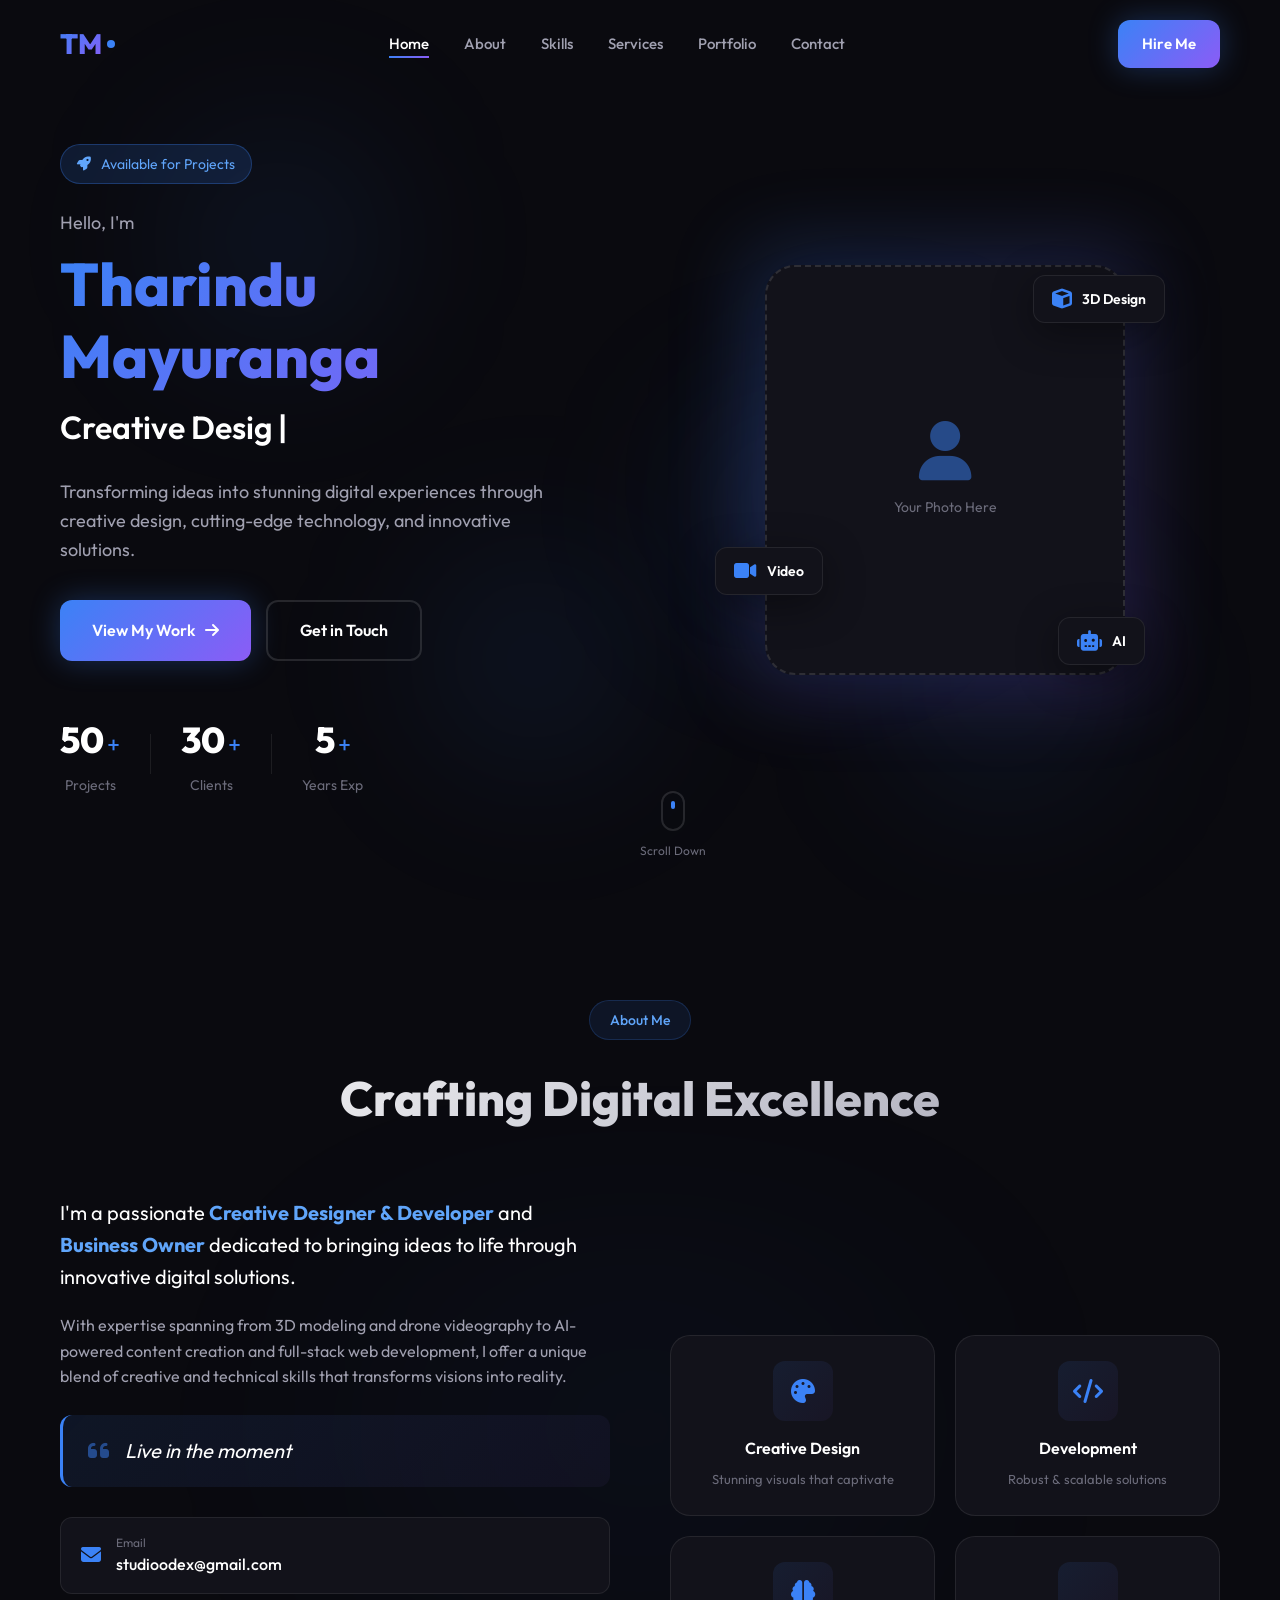
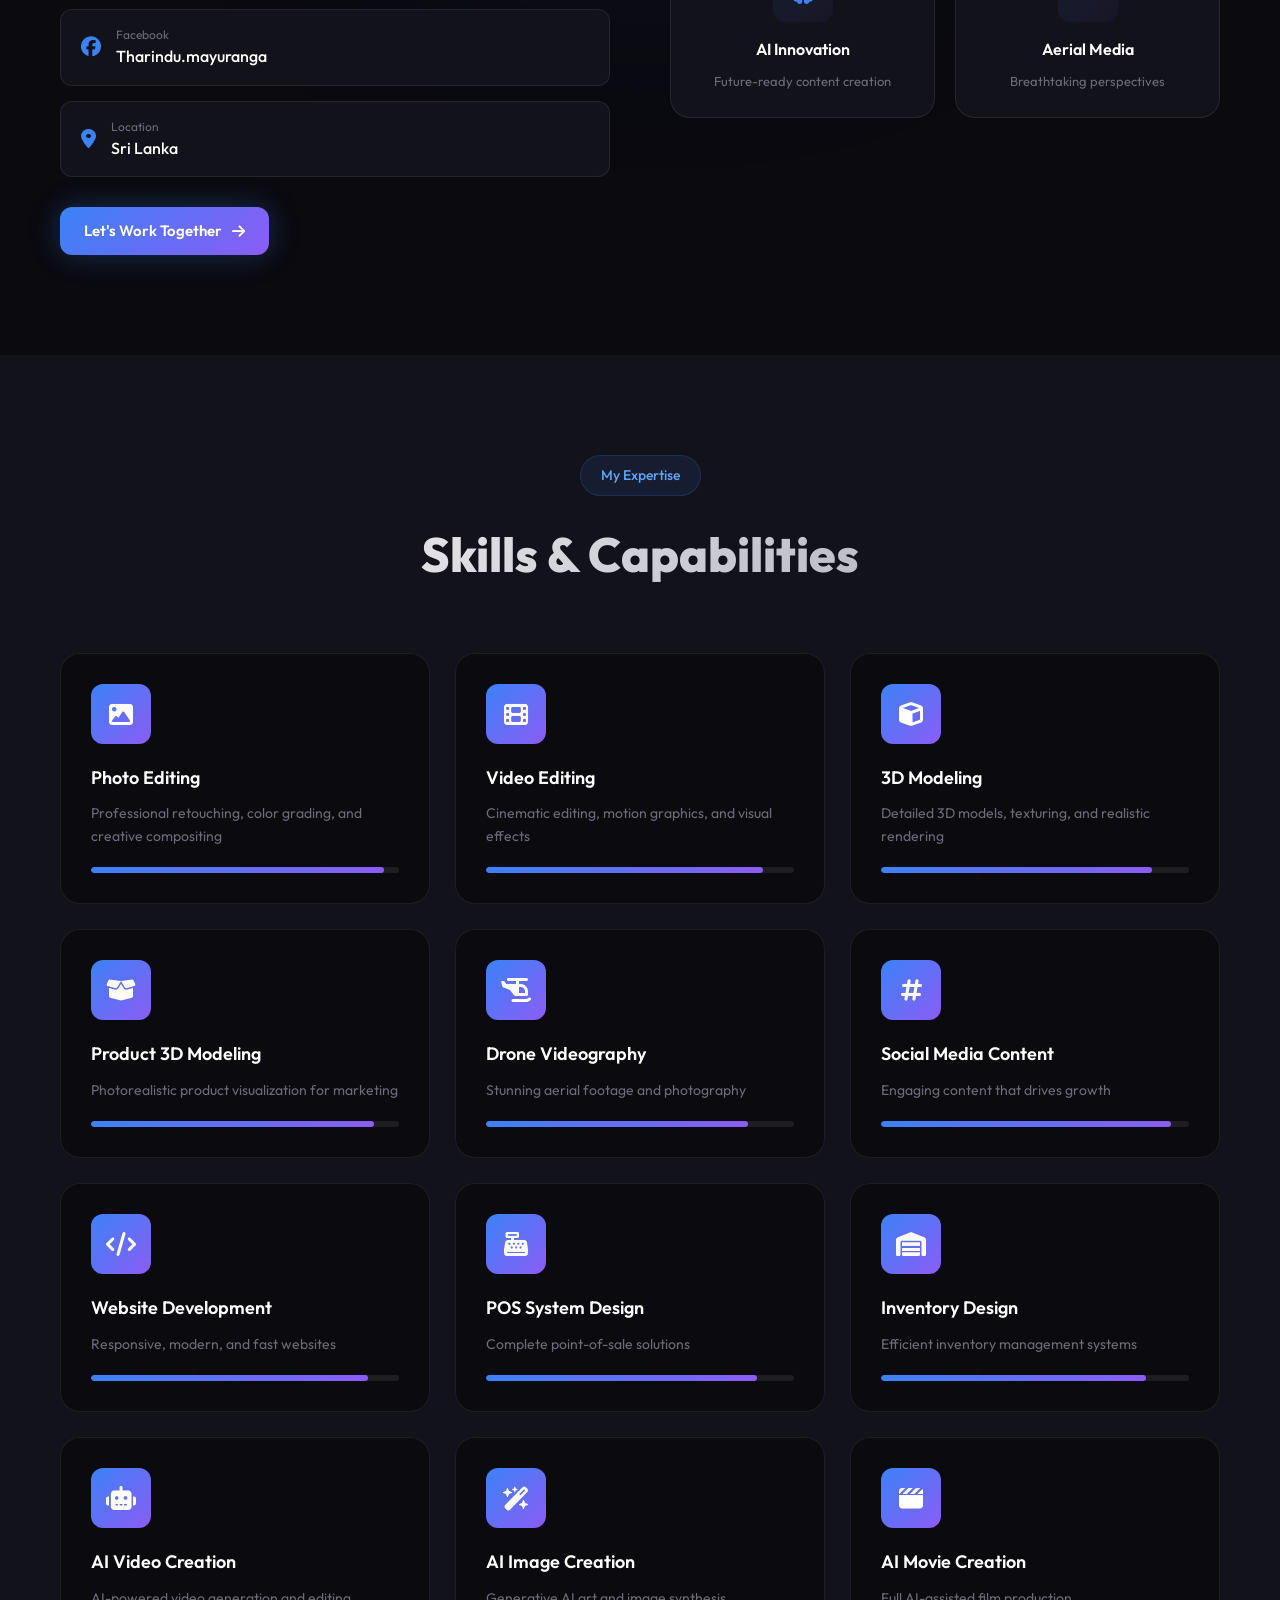
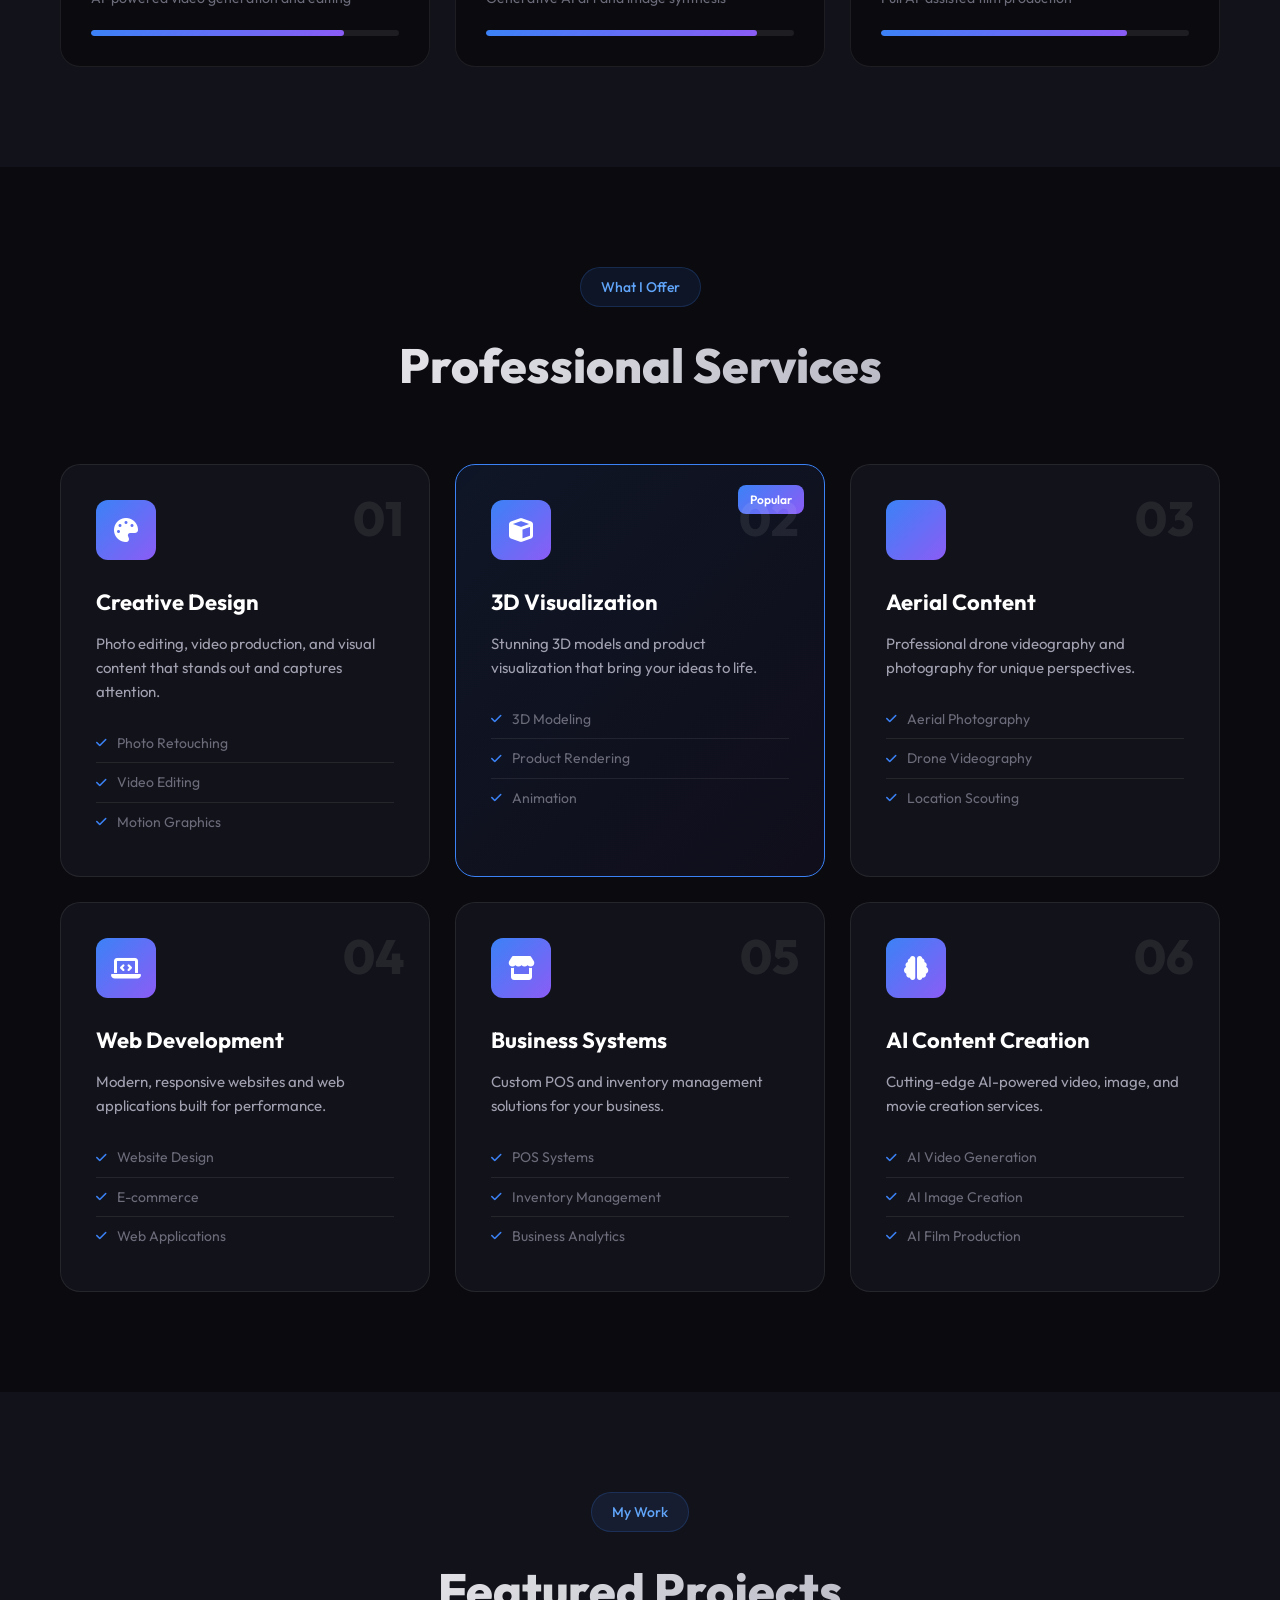
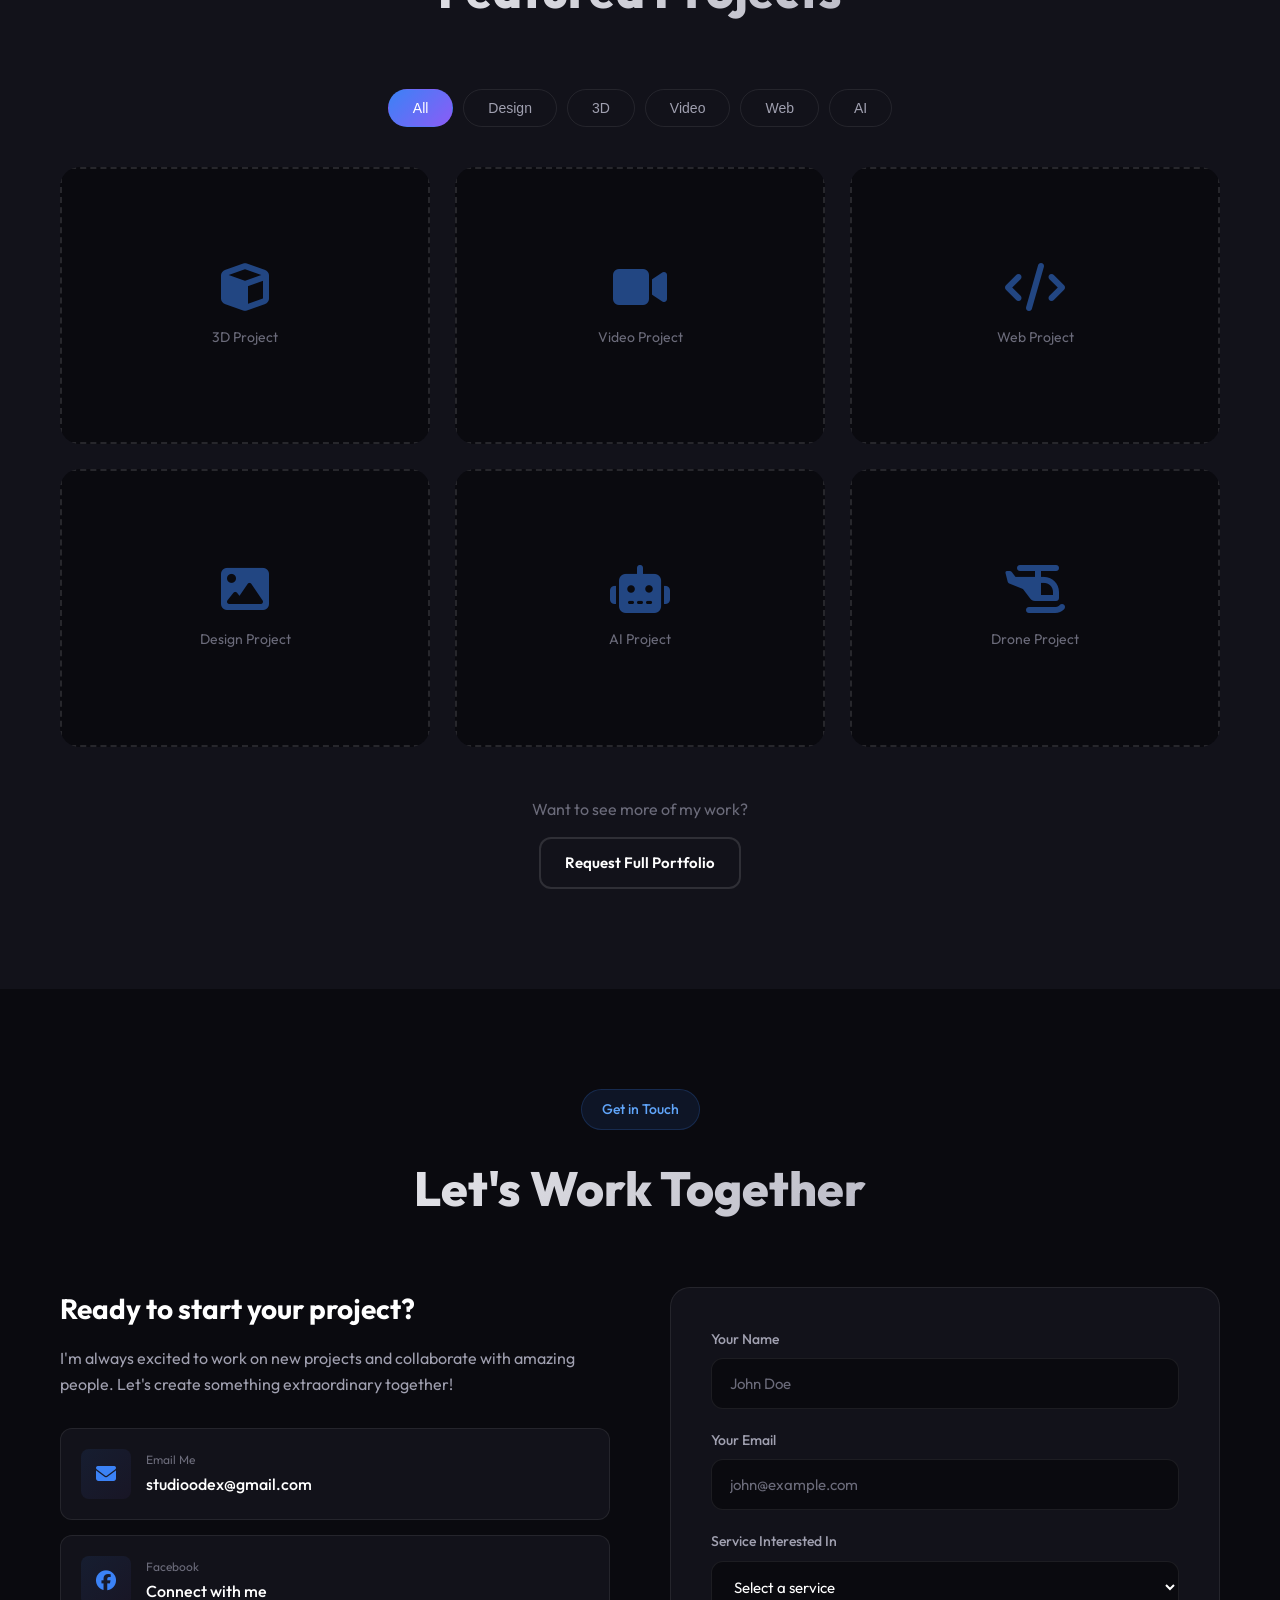
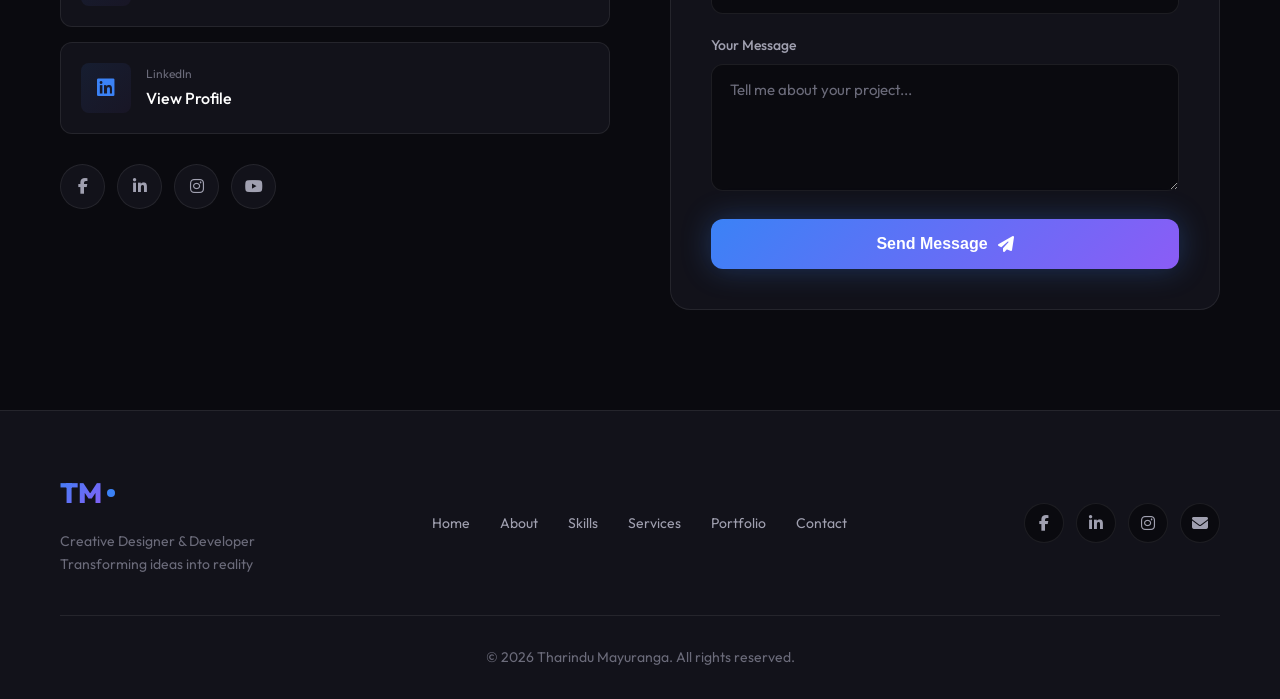
==== index.html @ 36a4ba3d "Add files via upload" ====
<!DOCTYPE html>
<html lang="en">
<head>
    <meta charset="UTF-8">
    <meta name="viewport" content="width=device-width, initial-scale=1.0">
    <meta name="description" content="Tharindu Mayuranga - Creative Designer & Developer | 3D Modeling, Drone Videography, AI Content Creator">
    <meta name="keywords" content="Creative Designer, Developer, 3D Modeling, Drone Videography, AI Content, Web Development">
    <meta name="author" content="Tharindu Mayuranga">
    <title>Tharindu Mayuranga | Creative Designer & Developer</title>
    <link rel="preconnect" href="https://fonts.googleapis.com">
    <link rel="preconnect" href="https://fonts.gstatic.com" crossorigin>
    <link href="https://fonts.googleapis.com/css2?family=Outfit:wght@300;400;500;600;700;800&display=swap" rel="stylesheet">
    <link rel="stylesheet" href="https://cdnjs.cloudflare.com/ajax/libs/font-awesome/6.5.1/css/all.min.css">
    <link rel="stylesheet" href="styles.css">
</head>
<body>
    <!-- Animated Background -->
    <div class="bg-animation">
        <div class="particle"></div>
        <div class="particle"></div>
        <div class="particle"></div>
        <div class="particle"></div>
        <div class="particle"></div>
    </div>

    <!-- Navigation -->
    <nav class="navbar">
        <div class="nav-container">
            <a href="#" class="logo">
                <span class="logo-text">TM</span>
                <span class="logo-dot"></span>
            </a>
            <ul class="nav-links">
                <li><a href="#home" class="active">Home</a></li>
                <li><a href="#about">About</a></li>
                <li><a href="#skills">Skills</a></li>
                <li><a href="#services">Services</a></li>
                <li><a href="#portfolio">Portfolio</a></li>
                <li><a href="#contact">Contact</a></li>
            </ul>
            <div class="nav-actions">
                <a href="#contact" class="btn btn-primary">Hire Me</a>
                <button class="mobile-toggle" aria-label="Toggle menu">
                    <span></span>
                    <span></span>
                    <span></span>
                </button>
            </div>
        </div>
    </nav>

    <!-- Hero Section -->
    <section id="home" class="hero">
        <div class="hero-container">
            <div class="hero-content">
                <div class="hero-badge">
                    <i class="fas fa-rocket"></i>
                    <span>Available for Projects</span>
                </div>
                <h1 class="hero-title">
                    <span class="greeting">Hello, I'm</span>
                    <span class="name">Tharindu Mayuranga</span>
                    <span class="role-wrapper">
                        <span class="role" id="typed-role"></span>
                        <span class="cursor">|</span>
                    </span>
                </h1>
                <p class="hero-description">
                    Transforming ideas into stunning digital experiences through creative design, 
                    cutting-edge technology, and innovative solutions.
                </p>
                <div class="hero-cta">
                    <a href="#portfolio" class="btn btn-primary btn-lg">
                        <span>View My Work</span>
                        <i class="fas fa-arrow-right"></i>
                    </a>
                    <a href="#contact" class="btn btn-outline btn-lg">
                        <span>Get in Touch</span>
                    </a>
                </div>
                <div class="hero-stats">
                    <div class="stat-item">
                        <span class="stat-number" data-count="50">0</span>
                        <span class="stat-plus">+</span>
                        <span class="stat-label">Projects</span>
                    </div>
                    <div class="stat-divider"></div>
                    <div class="stat-item">
                        <span class="stat-number" data-count="30">0</span>
                        <span class="stat-plus">+</span>
                        <span class="stat-label">Clients</span>
                    </div>
                    <div class="stat-divider"></div>
                    <div class="stat-item">
                        <span class="stat-number" data-count="5">0</span>
                        <span class="stat-plus">+</span>
                        <span class="stat-label">Years Exp</span>
                    </div>
                </div>
            </div>
            <div class="hero-visual">
                <div class="hero-image-wrapper">
                    <div class="hero-image-bg"></div>
                    <div class="hero-image-placeholder">
                        <i class="fas fa-user"></i>
                        <span>Your Photo Here</span>
                    </div>
                    <div class="floating-card card-1">
                        <i class="fas fa-cube"></i>
                        <span>3D Design</span>
                    </div>
                    <div class="floating-card card-2">
                        <i class="fas fa-video"></i>
                        <span>Video</span>
                    </div>
                    <div class="floating-card card-3">
                        <i class="fas fa-robot"></i>
                        <span>AI</span>
                    </div>
                </div>
            </div>
        </div>
        <div class="scroll-indicator">
            <div class="mouse">
                <div class="wheel"></div>
            </div>
            <span>Scroll Down</span>
        </div>
    </section>

    <!-- About Section -->
    <section id="about" class="about">
        <div class="container">
            <div class="section-header">
                <span class="section-tag">About Me</span>
                <h2 class="section-title">Crafting Digital Excellence</h2>
            </div>
            <div class="about-grid">
                <div class="about-content">
                    <div class="about-text">
                        <p class="lead">
                            I'm a passionate <strong>Creative Designer & Developer</strong> and <strong>Business Owner</strong> 
                            dedicated to bringing ideas to life through innovative digital solutions.
                        </p>
                        <p>
                            With expertise spanning from 3D modeling and drone videography to AI-powered content creation 
                            and full-stack web development, I offer a unique blend of creative and technical skills 
                            that transforms visions into reality.
                        </p>
                        <blockquote class="philosophy">
                            <i class="fas fa-quote-left"></i>
                            <span>Live in the moment</span>
                        </blockquote>
                    </div>
                    <div class="about-info">
                        <div class="info-item">
                            <i class="fas fa-envelope"></i>
                            <div>
                                <span class="label">Email</span>
                                <a href="mailto:studioodex@gmail.com">studioodex@gmail.com</a>
                            </div>
                        </div>
                        <div class="info-item">
                            <i class="fab fa-facebook"></i>
                            <div>
                                <span class="label">Facebook</span>
                                <a href="https://www.facebook.com/Tharindu.mayuranga" target="_blank">Tharindu.mayuranga</a>
                            </div>
                        </div>
                        <div class="info-item">
                            <i class="fas fa-map-marker-alt"></i>
                            <div>
                                <span class="label">Location</span>
                                <span>Sri Lanka</span>
                            </div>
                        </div>
                    </div>
                    <a href="#contact" class="btn btn-primary">
                        <span>Let's Work Together</span>
                        <i class="fas fa-arrow-right"></i>
                    </a>
                </div>
                <div class="about-visual">
                    <div class="experience-cards">
                        <div class="exp-card">
                            <div class="exp-icon"><i class="fas fa-palette"></i></div>
                            <h4>Creative Design</h4>
                            <p>Stunning visuals that captivate</p>
                        </div>
                        <div class="exp-card">
                            <div class="exp-icon"><i class="fas fa-code"></i></div>
                            <h4>Development</h4>
                            <p>Robust & scalable solutions</p>
                        </div>
                        <div class="exp-card">
                            <div class="exp-icon"><i class="fas fa-brain"></i></div>
                            <h4>AI Innovation</h4>
                            <p>Future-ready content creation</p>
                        </div>
                        <div class="exp-card">
                            <div class="exp-icon"><i class="fas fa-drone"></i></div>
                            <h4>Aerial Media</h4>
                            <p>Breathtaking perspectives</p>
                        </div>
                    </div>
                </div>
            </div>
        </div>
    </section>

    <!-- Skills Section -->
    <section id="skills" class="skills">
        <div class="container">
            <div class="section-header">
                <span class="section-tag">My Expertise</span>
                <h2 class="section-title">Skills & Capabilities</h2>
            </div>
            <div class="skills-grid">
                <div class="skill-card" data-aos="fade-up">
                    <div class="skill-icon">
                        <i class="fas fa-image"></i>
                    </div>
                    <h3>Photo Editing</h3>
                    <p>Professional retouching, color grading, and creative compositing</p>
                    <div class="skill-bar">
                        <div class="skill-progress" data-progress="95"></div>
                    </div>
                </div>
                <div class="skill-card" data-aos="fade-up" data-aos-delay="100">
                    <div class="skill-icon">
                        <i class="fas fa-film"></i>
                    </div>
                    <h3>Video Editing</h3>
                    <p>Cinematic editing, motion graphics, and visual effects</p>
                    <div class="skill-bar">
                        <div class="skill-progress" data-progress="90"></div>
                    </div>
                </div>
                <div class="skill-card" data-aos="fade-up" data-aos-delay="200">
                    <div class="skill-icon">
                        <i class="fas fa-cube"></i>
                    </div>
                    <h3>3D Modeling</h3>
                    <p>Detailed 3D models, texturing, and realistic rendering</p>
                    <div class="skill-bar">
                        <div class="skill-progress" data-progress="88"></div>
                    </div>
                </div>
                <div class="skill-card" data-aos="fade-up" data-aos-delay="300">
                    <div class="skill-icon">
                        <i class="fas fa-box-open"></i>
                    </div>
                    <h3>Product 3D Modeling</h3>
                    <p>Photorealistic product visualization for marketing</p>
                    <div class="skill-bar">
                        <div class="skill-progress" data-progress="92"></div>
                    </div>
                </div>
                <div class="skill-card" data-aos="fade-up" data-aos-delay="400">
                    <div class="skill-icon">
                        <i class="fas fa-helicopter"></i>
                    </div>
                    <h3>Drone Videography</h3>
                    <p>Stunning aerial footage and photography</p>
                    <div class="skill-bar">
                        <div class="skill-progress" data-progress="85"></div>
                    </div>
                </div>
                <div class="skill-card" data-aos="fade-up" data-aos-delay="500">
                    <div class="skill-icon">
                        <i class="fas fa-hashtag"></i>
                    </div>
                    <h3>Social Media Content</h3>
                    <p>Engaging content that drives growth</p>
                    <div class="skill-bar">
                        <div class="skill-progress" data-progress="94"></div>
                    </div>
                </div>
                <div class="skill-card" data-aos="fade-up" data-aos-delay="600">
                    <div class="skill-icon">
                        <i class="fas fa-code"></i>
                    </div>
                    <h3>Website Development</h3>
                    <p>Responsive, modern, and fast websites</p>
                    <div class="skill-bar">
                        <div class="skill-progress" data-progress="90"></div>
                    </div>
                </div>
                <div class="skill-card" data-aos="fade-up" data-aos-delay="700">
                    <div class="skill-icon">
                        <i class="fas fa-cash-register"></i>
                    </div>
                    <h3>POS System Design</h3>
                    <p>Complete point-of-sale solutions</p>
                    <div class="skill-bar">
                        <div class="skill-progress" data-progress="88"></div>
                    </div>
                </div>
                <div class="skill-card" data-aos="fade-up" data-aos-delay="800">
                    <div class="skill-icon">
                        <i class="fas fa-warehouse"></i>
                    </div>
                    <h3>Inventory Design</h3>
                    <p>Efficient inventory management systems</p>
                    <div class="skill-bar">
                        <div class="skill-progress" data-progress="86"></div>
                    </div>
                </div>
                <div class="skill-card" data-aos="fade-up" data-aos-delay="900">
                    <div class="skill-icon">
                        <i class="fas fa-robot"></i>
                    </div>
                    <h3>AI Video Creation</h3>
                    <p>AI-powered video generation and editing</p>
                    <div class="skill-bar">
                        <div class="skill-progress" data-progress="82"></div>
                    </div>
                </div>
                <div class="skill-card" data-aos="fade-up" data-aos-delay="1000">
                    <div class="skill-icon">
                        <i class="fas fa-wand-magic-sparkles"></i>
                    </div>
                    <h3>AI Image Creation</h3>
                    <p>Generative AI art and image synthesis</p>
                    <div class="skill-bar">
                        <div class="skill-progress" data-progress="88"></div>
                    </div>
                </div>
                <div class="skill-card" data-aos="fade-up" data-aos-delay="1100">
                    <div class="skill-icon">
                        <i class="fas fa-clapperboard"></i>
                    </div>
                    <h3>AI Movie Creation</h3>
                    <p>Full AI-assisted film production</p>
                    <div class="skill-bar">
                        <div class="skill-progress" data-progress="80"></div>
                    </div>
                </div>
            </div>
        </div>
    </section>

    <!-- Services Section -->
    <section id="services" class="services">
        <div class="container">
            <div class="section-header">
                <span class="section-tag">What I Offer</span>
                <h2 class="section-title">Professional Services</h2>
            </div>
            <div class="services-grid">
                <div class="service-card">
                    <div class="service-number">01</div>
                    <div class="service-icon">
                        <i class="fas fa-palette"></i>
                    </div>
                    <h3>Creative Design</h3>
                    <p>Photo editing, video production, and visual content that stands out and captures attention.</p>
                    <ul class="service-features">
                        <li><i class="fas fa-check"></i> Photo Retouching</li>
                        <li><i class="fas fa-check"></i> Video Editing</li>
                        <li><i class="fas fa-check"></i> Motion Graphics</li>
                    </ul>
                </div>
                <div class="service-card featured">
                    <div class="service-badge">Popular</div>
                    <div class="service-number">02</div>
                    <div class="service-icon">
                        <i class="fas fa-cube"></i>
                    </div>
                    <h3>3D Visualization</h3>
                    <p>Stunning 3D models and product visualization that bring your ideas to life.</p>
                    <ul class="service-features">
                        <li><i class="fas fa-check"></i> 3D Modeling</li>
                        <li><i class="fas fa-check"></i> Product Rendering</li>
                        <li><i class="fas fa-check"></i> Animation</li>
                    </ul>
                </div>
                <div class="service-card">
                    <div class="service-number">03</div>
                    <div class="service-icon">
                        <i class="fas fa-drone"></i>
                    </div>
                    <h3>Aerial Content</h3>
                    <p>Professional drone videography and photography for unique perspectives.</p>
                    <ul class="service-features">
                        <li><i class="fas fa-check"></i> Aerial Photography</li>
                        <li><i class="fas fa-check"></i> Drone Videography</li>
                        <li><i class="fas fa-check"></i> Location Scouting</li>
                    </ul>
                </div>
                <div class="service-card">
                    <div class="service-number">04</div>
                    <div class="service-icon">
                        <i class="fas fa-laptop-code"></i>
                    </div>
                    <h3>Web Development</h3>
                    <p>Modern, responsive websites and web applications built for performance.</p>
                    <ul class="service-features">
                        <li><i class="fas fa-check"></i> Website Design</li>
                        <li><i class="fas fa-check"></i> E-commerce</li>
                        <li><i class="fas fa-check"></i> Web Applications</li>
                    </ul>
                </div>
                <div class="service-card">
                    <div class="service-number">05</div>
                    <div class="service-icon">
                        <i class="fas fa-store"></i>
                    </div>
                    <h3>Business Systems</h3>
                    <p>Custom POS and inventory management solutions for your business.</p>
                    <ul class="service-features">
                        <li><i class="fas fa-check"></i> POS Systems</li>
                        <li><i class="fas fa-check"></i> Inventory Management</li>
                        <li><i class="fas fa-check"></i> Business Analytics</li>
                    </ul>
                </div>
                <div class="service-card">
                    <div class="service-number">06</div>
                    <div class="service-icon">
                        <i class="fas fa-brain"></i>
                    </div>
                    <h3>AI Content Creation</h3>
                    <p>Cutting-edge AI-powered video, image, and movie creation services.</p>
                    <ul class="service-features">
                        <li><i class="fas fa-check"></i> AI Video Generation</li>
                        <li><i class="fas fa-check"></i> AI Image Creation</li>
                        <li><i class="fas fa-check"></i> AI Film Production</li>
                    </ul>
                </div>
            </div>
        </div>
    </section>

    <!-- Portfolio Section -->
    <section id="portfolio" class="portfolio">
        <div class="container">
            <div class="section-header">
                <span class="section-tag">My Work</span>
                <h2 class="section-title">Featured Projects</h2>
            </div>
            <div class="portfolio-filters">
                <button class="filter-btn active" data-filter="all">All</button>
                <button class="filter-btn" data-filter="design">Design</button>
                <button class="filter-btn" data-filter="3d">3D</button>
                <button class="filter-btn" data-filter="video">Video</button>
                <button class="filter-btn" data-filter="web">Web</button>
                <button class="filter-btn" data-filter="ai">AI</button>
            </div>
            <div class="portfolio-grid">
                <div class="portfolio-item" data-category="3d">
                    <div class="portfolio-image">
                        <div class="placeholder-image">
                            <i class="fas fa-cube"></i>
                            <span>3D Project</span>
                        </div>
                        <div class="portfolio-overlay">
                            <h4>3D Product Visualization</h4>
                            <p>Product Modeling</p>
                            <a href="#" class="portfolio-link"><i class="fas fa-arrow-right"></i></a>
                        </div>
                    </div>
                </div>
                <div class="portfolio-item" data-category="video">
                    <div class="portfolio-image">
                        <div class="placeholder-image">
                            <i class="fas fa-video"></i>
                            <span>Video Project</span>
                        </div>
                        <div class="portfolio-overlay">
                            <h4>Cinematic Video Edit</h4>
                            <p>Video Production</p>
                            <a href="#" class="portfolio-link"><i class="fas fa-arrow-right"></i></a>
                        </div>
                    </div>
                </div>
                <div class="portfolio-item" data-category="web">
                    <div class="portfolio-image">
                        <div class="placeholder-image">
                            <i class="fas fa-code"></i>
                            <span>Web Project</span>
                        </div>
                        <div class="portfolio-overlay">
                            <h4>E-commerce Website</h4>
                            <p>Web Development</p>
                            <a href="#" class="portfolio-link"><i class="fas fa-arrow-right"></i></a>
                        </div>
                    </div>
                </div>
                <div class="portfolio-item" data-category="design">
                    <div class="portfolio-image">
                        <div class="placeholder-image">
                            <i class="fas fa-image"></i>
                            <span>Design Project</span>
                        </div>
                        <div class="portfolio-overlay">
                            <h4>Brand Design</h4>
                            <p>Graphic Design</p>
                            <a href="#" class="portfolio-link"><i class="fas fa-arrow-right"></i></a>
                        </div>
                    </div>
                </div>
                <div class="portfolio-item" data-category="ai">
                    <div class="portfolio-image">
                        <div class="placeholder-image">
                            <i class="fas fa-robot"></i>
                            <span>AI Project</span>
                        </div>
                        <div class="portfolio-overlay">
                            <h4>AI Generated Content</h4>
                            <p>AI Creation</p>
                            <a href="#" class="portfolio-link"><i class="fas fa-arrow-right"></i></a>
                        </div>
                    </div>
                </div>
                <div class="portfolio-item" data-category="video">
                    <div class="portfolio-image">
                        <div class="placeholder-image">
                            <i class="fas fa-helicopter"></i>
                            <span>Drone Project</span>
                        </div>
                        <div class="portfolio-overlay">
                            <h4>Aerial Cinematography</h4>
                            <p>Drone Videography</p>
                            <a href="#" class="portfolio-link"><i class="fas fa-arrow-right"></i></a>
                        </div>
                    </div>
                </div>
            </div>
            <div class="portfolio-cta">
                <p>Want to see more of my work?</p>
                <a href="#contact" class="btn btn-outline">Request Full Portfolio</a>
            </div>
        </div>
    </section>

    <!-- Contact Section -->
    <section id="contact" class="contact">
        <div class="container">
            <div class="section-header">
                <span class="section-tag">Get in Touch</span>
                <h2 class="section-title">Let's Work Together</h2>
            </div>
            <div class="contact-grid">
                <div class="contact-info">
                    <h3>Ready to start your project?</h3>
                    <p>I'm always excited to work on new projects and collaborate with amazing people. Let's create something extraordinary together!</p>
                    <div class="contact-cards">
                        <div class="contact-card">
                            <div class="contact-icon">
                                <i class="fas fa-envelope"></i>
                            </div>
                            <div class="contact-details">
                                <span class="label">Email Me</span>
                                <a href="mailto:studioodex@gmail.com">studioodex@gmail.com</a>
                            </div>
                        </div>
                        <div class="contact-card">
                            <div class="contact-icon">
                                <i class="fab fa-facebook"></i>
                            </div>
                            <div class="contact-details">
                                <span class="label">Facebook</span>
                                <a href="https://www.facebook.com/Tharindu.mayuranga" target="_blank">Connect with me</a>
                            </div>
                        </div>
                        <div class="contact-card">
                            <div class="contact-icon">
                                <i class="fab fa-linkedin"></i>
                            </div>
                            <div class="contact-details">
                                <span class="label">LinkedIn</span>
                                <a href="#" target="_blank">View Profile</a>
                            </div>
                        </div>
                    </div>
                    <div class="social-links">
                        <a href="https://www.facebook.com/Tharindu.mayuranga" target="_blank" class="social-link">
                            <i class="fab fa-facebook-f"></i>
                        </a>
                        <a href="#" class="social-link">
                            <i class="fab fa-linkedin-in"></i>
                        </a>
                        <a href="#" class="social-link">
                            <i class="fab fa-instagram"></i>
                        </a>
                        <a href="#" class="social-link">
                            <i class="fab fa-youtube"></i>
                        </a>
                    </div>
                </div>
                <div class="contact-form-wrapper">
                    <form class="contact-form" id="contactForm">
                        <div class="form-group">
                            <label for="name">Your Name</label>
                            <input type="text" id="name" name="name" placeholder="John Doe" required>
                        </div>
                        <div class="form-group">
                            <label for="email">Your Email</label>
                            <input type="email" id="email" name="email" placeholder="john@example.com" required>
                        </div>
                        <div class="form-group">
                            <label for="service">Service Interested In</label>
                            <select id="service" name="service">
                                <option value="">Select a service</option>
                                <option value="design">Creative Design</option>
                                <option value="3d">3D Modeling</option>
                                <option value="video">Video Editing</option>
                                <option value="drone">Drone Videography</option>
                                <option value="web">Web Development</option>
                                <option value="pos">POS/Inventory System</option>
                                <option value="ai">AI Content Creation</option>
                                <option value="other">Other</option>
                            </select>
                        </div>
                        <div class="form-group">
                            <label for="message">Your Message</label>
                            <textarea id="message" name="message" rows="5" placeholder="Tell me about your project..." required></textarea>
                        </div>
                        <button type="submit" class="btn btn-primary btn-lg btn-full">
                            <span>Send Message</span>
                            <i class="fas fa-paper-plane"></i>
                        </button>
                    </form>
                </div>
            </div>
        </div>
    </section>

    <!-- Footer -->
    <footer class="footer">
        <div class="container">
            <div class="footer-content">
                <div class="footer-brand">
                    <a href="#" class="logo">
                        <span class="logo-text">TM</span>
                        <span class="logo-dot"></span>
                    </a>
                    <p>Creative Designer & Developer<br>Transforming ideas into reality</p>
                </div>
                <div class="footer-links">
                    <a href="#home">Home</a>
                    <a href="#about">About</a>
                    <a href="#skills">Skills</a>
                    <a href="#services">Services</a>
                    <a href="#portfolio">Portfolio</a>
                    <a href="#contact">Contact</a>
                </div>
                <div class="footer-social">
                    <a href="https://www.facebook.com/Tharindu.mayuranga" target="_blank"><i class="fab fa-facebook-f"></i></a>
                    <a href="#"><i class="fab fa-linkedin-in"></i></a>
                    <a href="#"><i class="fab fa-instagram"></i></a>
                    <a href="mailto:studioodex@gmail.com"><i class="fas fa-envelope"></i></a>
                </div>
            </div>
            <div class="footer-bottom">
                <p>&copy; 2026 Tharindu Mayuranga. All rights reserved.</p>
            </div>
        </div>
    </footer>

    <script src="script.js"></script>
</body>
</html>
---- styles.css ----
/* =====================================================
   THARINDU MAYURANGA PORTFOLIO
   Dark Theme | Blue Accents | Modern Creative Design
   ===================================================== */

/* CSS Variables */
:root {
    /* Colors */
    --primary: #3b82f6;
    --primary-light: #60a5fa;
    --primary-dark: #2563eb;
    --primary-glow: rgba(59, 130, 246, 0.5);
    
    --bg-dark: #0a0a0f;
    --bg-card: #12121a;
    --bg-card-hover: #1a1a25;
    --bg-gradient: linear-gradient(135deg, #0a0a0f 0%, #12121a 50%, #0f0f18 100%);
    
    --text-primary: #ffffff;
    --text-secondary: #a0a0b0;
    --text-muted: #6b6b7a;
    
    --border-color: rgba(255, 255, 255, 0.08);
    --border-light: rgba(255, 255, 255, 0.12);
    
    /* Gradients */
    --gradient-primary: linear-gradient(135deg, #3b82f6 0%, #8b5cf6 100%);
    --gradient-card: linear-gradient(135deg, rgba(59, 130, 246, 0.1) 0%, rgba(139, 92, 246, 0.05) 100%);
    --gradient-glow: radial-gradient(circle at center, rgba(59, 130, 246, 0.15) 0%, transparent 70%);
    
    /* Spacing */
    --section-padding: 100px 0;
    --container-width: 1200px;
    
    /* Transitions */
    --transition-fast: 0.2s ease;
    --transition-normal: 0.3s ease;
    --transition-slow: 0.5s ease;
    
    /* Shadows */
    --shadow-sm: 0 2px 10px rgba(0, 0, 0, 0.2);
    --shadow-md: 0 4px 20px rgba(0, 0, 0, 0.3);
    --shadow-lg: 0 10px 40px rgba(0, 0, 0, 0.4);
    --shadow-glow: 0 0 30px rgba(59, 130, 246, 0.3);
    
    /* Border Radius */
    --radius-sm: 8px;
    --radius-md: 12px;
    --radius-lg: 20px;
    --radius-xl: 30px;
}

/* Reset & Base */
*, *::before, *::after {
    margin: 0;
    padding: 0;
    box-sizing: border-box;
}

html {
    scroll-behavior: smooth;
}

body {
    font-family: 'Outfit', sans-serif;
    background: var(--bg-dark);
    color: var(--text-primary);
    line-height: 1.6;
    overflow-x: hidden;
}

/* Scrollbar */
::-webkit-scrollbar {
    width: 8px;
}

::-webkit-scrollbar-track {
    background: var(--bg-dark);
}

::-webkit-scrollbar-thumb {
    background: var(--primary);
    border-radius: 4px;
}

/* Selection */
::selection {
    background: var(--primary);
    color: var(--text-primary);
}

/* Container */
.container {
    max-width: var(--container-width);
    margin: 0 auto;
    padding: 0 20px;
}

/* =====================================================
   ANIMATED BACKGROUND
   ===================================================== */
.bg-animation {
    position: fixed;
    top: 0;
    left: 0;
    width: 100%;
    height: 100%;
    pointer-events: none;
    z-index: -1;
    overflow: hidden;
}

.particle {
    position: absolute;
    width: 300px;
    height: 300px;
    border-radius: 50%;
    background: var(--gradient-glow);
    filter: blur(80px);
    animation: float 20s infinite;
}

.particle:nth-child(1) {
    top: 10%;
    left: 10%;
    animation-delay: 0s;
}

.particle:nth-child(2) {
    top: 60%;
    right: 10%;
    animation-delay: -5s;
}

.particle:nth-child(3) {
    bottom: 10%;
    left: 30%;
    animation-delay: -10s;
}

.particle:nth-child(4) {
    top: 40%;
    left: 50%;
    animation-delay: -15s;
}

.particle:nth-child(5) {
    bottom: 30%;
    right: 20%;
    animation-delay: -7s;
}

@keyframes float {
    0%, 100% {
        transform: translate(0, 0) scale(1);
    }
    25% {
        transform: translate(50px, -50px) scale(1.1);
    }
    50% {
        transform: translate(-30px, 30px) scale(0.9);
    }
    75% {
        transform: translate(-50px, -30px) scale(1.05);
    }
}

/* =====================================================
   NAVIGATION
   ===================================================== */
.navbar {
    position: fixed;
    top: 0;
    left: 0;
    right: 0;
    z-index: 1000;
    padding: 20px 0;
    transition: var(--transition-normal);
}

.navbar.scrolled {
    background: rgba(10, 10, 15, 0.9);
    backdrop-filter: blur(20px);
    border-bottom: 1px solid var(--border-color);
    padding: 15px 0;
}

.nav-container {
    max-width: var(--container-width);
    margin: 0 auto;
    padding: 0 20px;
    display: flex;
    align-items: center;
    justify-content: space-between;
}

.logo {
    display: flex;
    align-items: center;
    gap: 5px;
    text-decoration: none;
}

.logo-text {
    font-size: 28px;
    font-weight: 800;
    background: var(--gradient-primary);
    -webkit-background-clip: text;
    -webkit-text-fill-color: transparent;
    background-clip: text;
}

.logo-dot {
    width: 8px;
    height: 8px;
    background: var(--primary);
    border-radius: 50%;
    animation: pulse 2s infinite;
}

@keyframes pulse {
    0%, 100% {
        transform: scale(1);
        opacity: 1;
    }
    50% {
        transform: scale(1.2);
        opacity: 0.7;
    }
}

.nav-links {
    display: flex;
    align-items: center;
    gap: 35px;
    list-style: none;
}

.nav-links a {
    color: var(--text-secondary);
    text-decoration: none;
    font-size: 15px;
    font-weight: 500;
    position: relative;
    transition: var(--transition-fast);
}

.nav-links a::after {
    content: '';
    position: absolute;
    bottom: -5px;
    left: 0;
    width: 0;
    height: 2px;
    background: var(--gradient-primary);
    transition: var(--transition-normal);
}

.nav-links a:hover,
.nav-links a.active {
    color: var(--text-primary);
}

.nav-links a:hover::after,
.nav-links a.active::after {
    width: 100%;
}

.nav-actions {
    display: flex;
    align-items: center;
    gap: 15px;
}

.mobile-toggle {
    display: none;
    flex-direction: column;
    gap: 5px;
    background: none;
    border: none;
    cursor: pointer;
    padding: 5px;
}

.mobile-toggle span {
    width: 25px;
    height: 2px;
    background: var(--text-primary);
    transition: var(--transition-normal);
}

/* =====================================================
   BUTTONS
   ===================================================== */
.btn {
    display: inline-flex;
    align-items: center;
    gap: 10px;
    padding: 12px 24px;
    border-radius: var(--radius-md);
    font-size: 15px;
    font-weight: 600;
    text-decoration: none;
    cursor: pointer;
    transition: var(--transition-normal);
    border: none;
    outline: none;
}

.btn-primary {
    background: var(--gradient-primary);
    color: var(--text-primary);
    box-shadow: var(--shadow-glow);
}

.btn-primary:hover {
    transform: translateY(-2px);
    box-shadow: 0 0 40px rgba(59, 130, 246, 0.5);
}

.btn-outline {
    background: transparent;
    color: var(--text-primary);
    border: 2px solid var(--border-light);
}

.btn-outline:hover {
    border-color: var(--primary);
    background: rgba(59, 130, 246, 0.1);
}

.btn-lg {
    padding: 16px 32px;
    font-size: 16px;
}

.btn-full {
    width: 100%;
    justify-content: center;
}

/* =====================================================
   HERO SECTION
   ===================================================== */
.hero {
    min-height: 100vh;
    display: flex;
    align-items: center;
    padding: 120px 0 80px;
    position: relative;
}

.hero-container {
    max-width: var(--container-width);
    margin: 0 auto;
    padding: 0 20px;
    display: grid;
    grid-template-columns: 1fr 1fr;
    gap: 60px;
    align-items: center;
}

.hero-badge {
    display: inline-flex;
    align-items: center;
    gap: 10px;
    padding: 8px 16px;
    background: rgba(59, 130, 246, 0.15);
    border: 1px solid rgba(59, 130, 246, 0.3);
    border-radius: var(--radius-xl);
    font-size: 14px;
    color: var(--primary-light);
    margin-bottom: 25px;
    animation: fadeInUp 0.6s ease;
}

.hero-badge i {
    animation: rocket 1.5s infinite;
}

@keyframes rocket {
    0%, 100% {
        transform: translateY(0);
    }
    50% {
        transform: translateY(-3px);
    }
}

.hero-title {
    margin-bottom: 25px;
}

.hero-title .greeting {
    display: block;
    font-size: 18px;
    font-weight: 400;
    color: var(--text-secondary);
    margin-bottom: 10px;
    animation: fadeInUp 0.6s ease 0.1s both;
}

.hero-title .name {
    display: block;
    font-size: clamp(40px, 5vw, 60px);
    font-weight: 800;
    background: var(--gradient-primary);
    -webkit-background-clip: text;
    -webkit-text-fill-color: transparent;
    background-clip: text;
    line-height: 1.2;
    margin-bottom: 10px;
    animation: fadeInUp 0.6s ease 0.2s both;
}

.hero-title .role-wrapper {
    display: flex;
    align-items: center;
    gap: 5px;
    font-size: clamp(24px, 3vw, 32px);
    font-weight: 600;
    color: var(--text-primary);
    animation: fadeInUp 0.6s ease 0.3s both;
}

.cursor {
    animation: blink 1s infinite;
}

@keyframes blink {
    0%, 100% {
        opacity: 1;
    }
    50% {
        opacity: 0;
    }
}

@keyframes fadeInUp {
    from {
        opacity: 0;
        transform: translateY(20px);
    }
    to {
        opacity: 1;
        transform: translateY(0);
    }
}

.hero-description {
    font-size: 18px;
    color: var(--text-secondary);
    max-width: 500px;
    margin-bottom: 35px;
    animation: fadeInUp 0.6s ease 0.4s both;
}

.hero-cta {
    display: flex;
    gap: 15px;
    margin-bottom: 50px;
    animation: fadeInUp 0.6s ease 0.5s both;
}

.hero-stats {
    display: flex;
    align-items: center;
    gap: 30px;
    animation: fadeInUp 0.6s ease 0.6s both;
}

.stat-item {
    text-align: center;
}

.stat-number {
    font-size: 36px;
    font-weight: 800;
    color: var(--text-primary);
}

.stat-plus {
    font-size: 24px;
    color: var(--primary);
}

.stat-label {
    display: block;
    font-size: 14px;
    color: var(--text-muted);
    margin-top: 5px;
}

.stat-divider {
    width: 1px;
    height: 40px;
    background: var(--border-color);
}

/* Hero Visual */
.hero-visual {
    display: flex;
    justify-content: center;
    align-items: center;
    animation: fadeIn 1s ease 0.5s both;
}

@keyframes fadeIn {
    from {
        opacity: 0;
    }
    to {
        opacity: 1;
    }
}

.hero-image-wrapper {
    position: relative;
    width: 400px;
    height: 450px;
}

.hero-image-bg {
    position: absolute;
    inset: 0;
    background: var(--gradient-primary);
    border-radius: var(--radius-xl);
    opacity: 0.2;
    filter: blur(40px);
    animation: pulse 4s infinite;
}

.hero-image-placeholder {
    position: absolute;
    inset: 20px;
    background: var(--bg-card);
    border-radius: var(--radius-xl);
    border: 2px dashed var(--border-light);
    display: flex;
    flex-direction: column;
    align-items: center;
    justify-content: center;
    gap: 15px;
    color: var(--text-muted);
}

.hero-image-placeholder i {
    font-size: 60px;
    color: var(--primary);
    opacity: 0.5;
}

.hero-image-placeholder span {
    font-size: 14px;
}

.floating-card {
    position: absolute;
    display: flex;
    align-items: center;
    gap: 10px;
    padding: 12px 18px;
    background: var(--bg-card);
    border: 1px solid var(--border-color);
    border-radius: var(--radius-md);
    box-shadow: var(--shadow-lg);
    animation: floatCard 3s infinite ease-in-out;
}

.floating-card i {
    font-size: 20px;
    color: var(--primary);
}

.floating-card span {
    font-size: 14px;
    font-weight: 600;
}

.card-1 {
    top: 30px;
    right: -20px;
    animation-delay: 0s;
}

.card-2 {
    bottom: 100px;
    left: -30px;
    animation-delay: -1s;
}

.card-3 {
    bottom: 30px;
    right: 0;
    animation-delay: -2s;
}

@keyframes floatCard {
    0%, 100% {
        transform: translateY(0);
    }
    50% {
        transform: translateY(-10px);
    }
}

/* Scroll Indicator */
.scroll-indicator {
    position: absolute;
    bottom: 40px;
    left: 50%;
    transform: translateX(-50%);
    display: flex;
    flex-direction: column;
    align-items: center;
    gap: 10px;
    color: var(--text-muted);
    font-size: 12px;
    animation: fadeInUp 0.6s ease 1s both;
}

.mouse {
    width: 24px;
    height: 40px;
    border: 2px solid var(--border-light);
    border-radius: 12px;
    display: flex;
    justify-content: center;
    padding-top: 8px;
}

.wheel {
    width: 4px;
    height: 8px;
    background: var(--primary);
    border-radius: 2px;
    animation: scroll 2s infinite;
}

@keyframes scroll {
    0% {
        opacity: 1;
        transform: translateY(0);
    }
    100% {
        opacity: 0;
        transform: translateY(12px);
    }
}

/* =====================================================
   SECTION HEADERS
   ===================================================== */
.section-header {
    text-align: center;
    margin-bottom: 60px;
}

.section-tag {
    display: inline-block;
    padding: 8px 20px;
    background: rgba(59, 130, 246, 0.1);
    border: 1px solid rgba(59, 130, 246, 0.2);
    border-radius: var(--radius-xl);
    font-size: 14px;
    font-weight: 500;
    color: var(--primary-light);
    margin-bottom: 20px;
}

.section-title {
    font-size: clamp(32px, 4vw, 48px);
    font-weight: 800;
    background: linear-gradient(135deg, var(--text-primary) 0%, var(--text-secondary) 100%);
    -webkit-background-clip: text;
    -webkit-text-fill-color: transparent;
    background-clip: text;
}

/* =====================================================
   ABOUT SECTION
   ===================================================== */
.about {
    padding: var(--section-padding);
    position: relative;
}

.about::before {
    content: '';
    position: absolute;
    top: 50%;
    left: 0;
    width: 100%;
    height: 500px;
    background: var(--gradient-glow);
    filter: blur(100px);
    opacity: 0.3;
    pointer-events: none;
    transform: translateY(-50%);
}

.about-grid {
    display: grid;
    grid-template-columns: 1fr 1fr;
    gap: 60px;
    align-items: center;
    position: relative;
}

.about-text {
    margin-bottom: 30px;
}

.about-text .lead {
    font-size: 20px;
    color: var(--text-primary);
    margin-bottom: 20px;
}

.about-text p {
    color: var(--text-secondary);
    margin-bottom: 15px;
}

.about-text strong {
    color: var(--primary-light);
}

.philosophy {
    display: flex;
    align-items: center;
    gap: 15px;
    padding: 20px 25px;
    background: var(--gradient-card);
    border-left: 3px solid var(--primary);
    border-radius: var(--radius-md);
    margin-top: 25px;
}

.philosophy i {
    font-size: 24px;
    color: var(--primary);
    opacity: 0.5;
}

.philosophy span {
    font-size: 20px;
    font-style: italic;
    color: var(--text-primary);
}

.about-info {
    display: flex;
    flex-direction: column;
    gap: 15px;
    margin-bottom: 30px;
}

.info-item {
    display: flex;
    align-items: center;
    gap: 15px;
    padding: 15px 20px;
    background: var(--bg-card);
    border: 1px solid var(--border-color);
    border-radius: var(--radius-md);
    transition: var(--transition-normal);
}

.info-item:hover {
    border-color: var(--primary);
    transform: translateX(5px);
}

.info-item i {
    font-size: 20px;
    color: var(--primary);
}

.info-item .label {
    display: block;
    font-size: 12px;
    color: var(--text-muted);
}

.info-item a,
.info-item span:not(.label) {
    color: var(--text-primary);
    text-decoration: none;
    font-weight: 500;
}

.info-item a:hover {
    color: var(--primary-light);
}

/* Experience Cards */
.experience-cards {
    display: grid;
    grid-template-columns: repeat(2, 1fr);
    gap: 20px;
}

.exp-card {
    padding: 25px;
    background: var(--bg-card);
    border: 1px solid var(--border-color);
    border-radius: var(--radius-lg);
    text-align: center;
    transition: var(--transition-normal);
}

.exp-card:hover {
    transform: translateY(-5px);
    border-color: var(--primary);
    box-shadow: var(--shadow-glow);
}

.exp-icon {
    width: 60px;
    height: 60px;
    margin: 0 auto 15px;
    display: flex;
    align-items: center;
    justify-content: center;
    background: var(--gradient-card);
    border-radius: var(--radius-md);
}

.exp-icon i {
    font-size: 24px;
    color: var(--primary);
}

.exp-card h4 {
    font-size: 16px;
    font-weight: 600;
    margin-bottom: 8px;
}

.exp-card p {
    font-size: 13px;
    color: var(--text-muted);
}

/* =====================================================
   SKILLS SECTION
   ===================================================== */
.skills {
    padding: var(--section-padding);
    background: var(--bg-card);
}

.skills-grid {
    display: grid;
    grid-template-columns: repeat(auto-fill, minmax(280px, 1fr));
    gap: 25px;
}

.skill-card {
    padding: 30px;
    background: var(--bg-dark);
    border: 1px solid var(--border-color);
    border-radius: var(--radius-lg);
    transition: var(--transition-normal);
}

.skill-card:hover {
    transform: translateY(-5px);
    border-color: var(--primary);
    box-shadow: var(--shadow-glow);
}

.skill-icon {
    width: 60px;
    height: 60px;
    display: flex;
    align-items: center;
    justify-content: center;
    background: var(--gradient-primary);
    border-radius: var(--radius-md);
    margin-bottom: 20px;
}

.skill-icon i {
    font-size: 24px;
    color: var(--text-primary);
}

.skill-card h3 {
    font-size: 18px;
    font-weight: 600;
    margin-bottom: 10px;
}

.skill-card p {
    font-size: 14px;
    color: var(--text-muted);
    margin-bottom: 20px;
}

.skill-bar {
    height: 6px;
    background: var(--border-color);
    border-radius: 3px;
    overflow: hidden;
}

.skill-progress {
    height: 100%;
    background: var(--gradient-primary);
    border-radius: 3px;
    width: 0;
    transition: width 1.5s ease;
}

/* =====================================================
   SERVICES SECTION
   ===================================================== */
.services {
    padding: var(--section-padding);
}

.services-grid {
    display: grid;
    grid-template-columns: repeat(auto-fill, minmax(350px, 1fr));
    gap: 25px;
}

.service-card {
    position: relative;
    padding: 35px;
    background: var(--bg-card);
    border: 1px solid var(--border-color);
    border-radius: var(--radius-lg);
    transition: var(--transition-normal);
    overflow: hidden;
}

.service-card::before {
    content: '';
    position: absolute;
    top: 0;
    left: 0;
    right: 0;
    height: 3px;
    background: var(--gradient-primary);
    transform: scaleX(0);
    transition: var(--transition-normal);
}

.service-card:hover {
    transform: translateY(-5px);
    border-color: transparent;
    box-shadow: var(--shadow-lg);
}

.service-card:hover::before {
    transform: scaleX(1);
}

.service-card.featured {
    background: var(--gradient-card);
    border-color: var(--primary);
}

.service-badge {
    position: absolute;
    top: 20px;
    right: 20px;
    padding: 5px 12px;
    background: var(--gradient-primary);
    border-radius: var(--radius-sm);
    font-size: 12px;
    font-weight: 600;
}

.service-number {
    font-size: 48px;
    font-weight: 800;
    color: var(--border-color);
    position: absolute;
    top: 15px;
    right: 25px;
}

.service-icon {
    width: 60px;
    height: 60px;
    display: flex;
    align-items: center;
    justify-content: center;
    background: var(--gradient-primary);
    border-radius: var(--radius-md);
    margin-bottom: 25px;
}

.service-icon i {
    font-size: 24px;
    color: var(--text-primary);
}

.service-card h3 {
    font-size: 22px;
    font-weight: 700;
    margin-bottom: 12px;
}

.service-card > p {
    color: var(--text-secondary);
    margin-bottom: 20px;
    font-size: 15px;
}

.service-features {
    list-style: none;
}

.service-features li {
    display: flex;
    align-items: center;
    gap: 10px;
    color: var(--text-muted);
    font-size: 14px;
    padding: 8px 0;
    border-bottom: 1px solid var(--border-color);
}

.service-features li:last-child {
    border-bottom: none;
}

.service-features i {
    color: var(--primary);
    font-size: 12px;
}

/* =====================================================
   PORTFOLIO SECTION
   ===================================================== */
.portfolio {
    padding: var(--section-padding);
    background: var(--bg-card);
}

.portfolio-filters {
    display: flex;
    justify-content: center;
    flex-wrap: wrap;
    gap: 10px;
    margin-bottom: 40px;
}

.filter-btn {
    padding: 10px 24px;
    background: transparent;
    border: 1px solid var(--border-color);
    border-radius: var(--radius-xl);
    color: var(--text-secondary);
    font-size: 14px;
    font-weight: 500;
    cursor: pointer;
    transition: var(--transition-normal);
}

.filter-btn:hover,
.filter-btn.active {
    background: var(--gradient-primary);
    border-color: transparent;
    color: var(--text-primary);
}

.portfolio-grid {
    display: grid;
    grid-template-columns: repeat(auto-fill, minmax(350px, 1fr));
    gap: 25px;
}

.portfolio-item {
    position: relative;
    border-radius: var(--radius-lg);
    overflow: hidden;
}

.portfolio-image {
    position: relative;
    aspect-ratio: 4/3;
    overflow: hidden;
}

.placeholder-image {
    width: 100%;
    height: 100%;
    background: var(--bg-dark);
    display: flex;
    flex-direction: column;
    align-items: center;
    justify-content: center;
    gap: 15px;
    border: 2px dashed var(--border-light);
}

.placeholder-image i {
    font-size: 48px;
    color: var(--primary);
    opacity: 0.5;
}

.placeholder-image span {
    color: var(--text-muted);
    font-size: 14px;
}

.portfolio-overlay {
    position: absolute;
    inset: 0;
    background: linear-gradient(to top, rgba(10, 10, 15, 0.95) 0%, rgba(10, 10, 15, 0.5) 50%, transparent 100%);
    display: flex;
    flex-direction: column;
    justify-content: flex-end;
    padding: 25px;
    opacity: 0;
    transition: var(--transition-normal);
}

.portfolio-item:hover .portfolio-overlay {
    opacity: 1;
}

.portfolio-overlay h4 {
    font-size: 20px;
    font-weight: 700;
    margin-bottom: 5px;
    transform: translateY(20px);
    transition: var(--transition-normal);
}

.portfolio-overlay p {
    color: var(--primary-light);
    font-size: 14px;
    transform: translateY(20px);
    transition: var(--transition-normal) 0.1s;
}

.portfolio-item:hover .portfolio-overlay h4,
.portfolio-item:hover .portfolio-overlay p {
    transform: translateY(0);
}

.portfolio-link {
    position: absolute;
    top: 20px;
    right: 20px;
    width: 45px;
    height: 45px;
    display: flex;
    align-items: center;
    justify-content: center;
    background: var(--gradient-primary);
    border-radius: 50%;
    color: var(--text-primary);
    text-decoration: none;
    transform: scale(0);
    transition: var(--transition-normal);
}

.portfolio-item:hover .portfolio-link {
    transform: scale(1);
}

.portfolio-cta {
    text-align: center;
    margin-top: 50px;
}

.portfolio-cta p {
    color: var(--text-muted);
    margin-bottom: 15px;
}

/* =====================================================
   CONTACT SECTION
   ===================================================== */
.contact {
    padding: var(--section-padding);
}

.contact-grid {
    display: grid;
    grid-template-columns: 1fr 1fr;
    gap: 60px;
}

.contact-info h3 {
    font-size: 28px;
    font-weight: 700;
    margin-bottom: 15px;
}

.contact-info > p {
    color: var(--text-secondary);
    margin-bottom: 30px;
    font-size: 16px;
}

.contact-cards {
    display: flex;
    flex-direction: column;
    gap: 15px;
    margin-bottom: 30px;
}

.contact-card {
    display: flex;
    align-items: center;
    gap: 15px;
    padding: 20px;
    background: var(--bg-card);
    border: 1px solid var(--border-color);
    border-radius: var(--radius-md);
    transition: var(--transition-normal);
}

.contact-card:hover {
    border-color: var(--primary);
    transform: translateX(5px);
}

.contact-icon {
    width: 50px;
    height: 50px;
    display: flex;
    align-items: center;
    justify-content: center;
    background: var(--gradient-card);
    border-radius: var(--radius-sm);
}

.contact-icon i {
    font-size: 20px;
    color: var(--primary);
}

.contact-details .label {
    display: block;
    font-size: 12px;
    color: var(--text-muted);
    margin-bottom: 3px;
}

.contact-details a {
    color: var(--text-primary);
    text-decoration: none;
    font-weight: 500;
    transition: var(--transition-fast);
}

.contact-details a:hover {
    color: var(--primary-light);
}

.social-links {
    display: flex;
    gap: 12px;
}

.social-link {
    width: 45px;
    height: 45px;
    display: flex;
    align-items: center;
    justify-content: center;
    background: var(--bg-card);
    border: 1px solid var(--border-color);
    border-radius: 50%;
    color: var(--text-secondary);
    text-decoration: none;
    transition: var(--transition-normal);
}

.social-link:hover {
    background: var(--gradient-primary);
    border-color: transparent;
    color: var(--text-primary);
    transform: translateY(-3px);
}

/* Contact Form */
.contact-form-wrapper {
    padding: 40px;
    background: var(--bg-card);
    border: 1px solid var(--border-color);
    border-radius: var(--radius-lg);
}

.form-group {
    margin-bottom: 20px;
}

.form-group label {
    display: block;
    font-size: 14px;
    font-weight: 500;
    margin-bottom: 8px;
    color: var(--text-secondary);
}

.form-group input,
.form-group select,
.form-group textarea {
    width: 100%;
    padding: 15px 18px;
    background: var(--bg-dark);
    border: 1px solid var(--border-color);
    border-radius: var(--radius-md);
    color: var(--text-primary);
    font-family: inherit;
    font-size: 15px;
    transition: var(--transition-normal);
}

.form-group input:focus,
.form-group select:focus,
.form-group textarea:focus {
    outline: none;
    border-color: var(--primary);
    box-shadow: 0 0 0 3px rgba(59, 130, 246, 0.1);
}

.form-group input::placeholder,
.form-group textarea::placeholder {
    color: var(--text-muted);
}

.form-group select {
    cursor: pointer;
}

.form-group textarea {
    resize: vertical;
    min-height: 120px;
}

/* =====================================================
   FOOTER
   ===================================================== */
.footer {
    background: var(--bg-card);
    border-top: 1px solid var(--border-color);
    padding: 60px 0 30px;
}

.footer-content {
    display: flex;
    justify-content: space-between;
    align-items: center;
    flex-wrap: wrap;
    gap: 30px;
    padding-bottom: 40px;
    border-bottom: 1px solid var(--border-color);
}

.footer-brand p {
    color: var(--text-muted);
    font-size: 14px;
    margin-top: 15px;
}

.footer-links {
    display: flex;
    gap: 30px;
}

.footer-links a {
    color: var(--text-secondary);
    text-decoration: none;
    font-size: 14px;
    transition: var(--transition-fast);
}

.footer-links a:hover {
    color: var(--primary-light);
}

.footer-social {
    display: flex;
    gap: 12px;
}

.footer-social a {
    width: 40px;
    height: 40px;
    display: flex;
    align-items: center;
    justify-content: center;
    background: var(--bg-dark);
    border: 1px solid var(--border-color);
    border-radius: 50%;
    color: var(--text-secondary);
    text-decoration: none;
    transition: var(--transition-normal);
}

.footer-social a:hover {
    background: var(--gradient-primary);
    border-color: transparent;
    color: var(--text-primary);
}

.footer-bottom {
    text-align: center;
    padding-top: 30px;
}

.footer-bottom p {
    color: var(--text-muted);
    font-size: 14px;
}

/* =====================================================
   RESPONSIVE DESIGN
   ===================================================== */
@media (max-width: 1024px) {
    .hero-container {
        grid-template-columns: 1fr;
        text-align: center;
    }
    
    .hero-content {
        order: 1;
    }
    
    .hero-visual {
        order: 0;
    }
    
    .hero-description {
        margin: 0 auto 35px;
    }
    
    .hero-cta {
        justify-content: center;
    }
    
    .hero-stats {
        justify-content: center;
    }
    
    .hero-image-wrapper {
        width: 300px;
        height: 350px;
    }
    
    .about-grid,
    .contact-grid {
        grid-template-columns: 1fr;
    }
}

@media (max-width: 768px) {
    .nav-links {
        display: none;
    }
    
    .mobile-toggle {
        display: flex;
    }
    
    .services-grid,
    .portfolio-grid {
        grid-template-columns: 1fr;
    }
    
    .hero-stats {
        flex-wrap: wrap;
    }
    
    .experience-cards {
        grid-template-columns: 1fr;
    }
    
    .footer-content {
        flex-direction: column;
        text-align: center;
    }
    
    .footer-links {
        flex-wrap: wrap;
        justify-content: center;
    }
}

@media (max-width: 480px) {
    .hero-title .name {
        font-size: 32px;
    }
    
    .hero-cta {
        flex-direction: column;
    }
    
    .btn-lg {
        width: 100%;
        justify-content: center;
    }
    
    .contact-form-wrapper {
        padding: 25px;
    }
    
    .skills-grid {
        grid-template-columns: 1fr;
    }
}
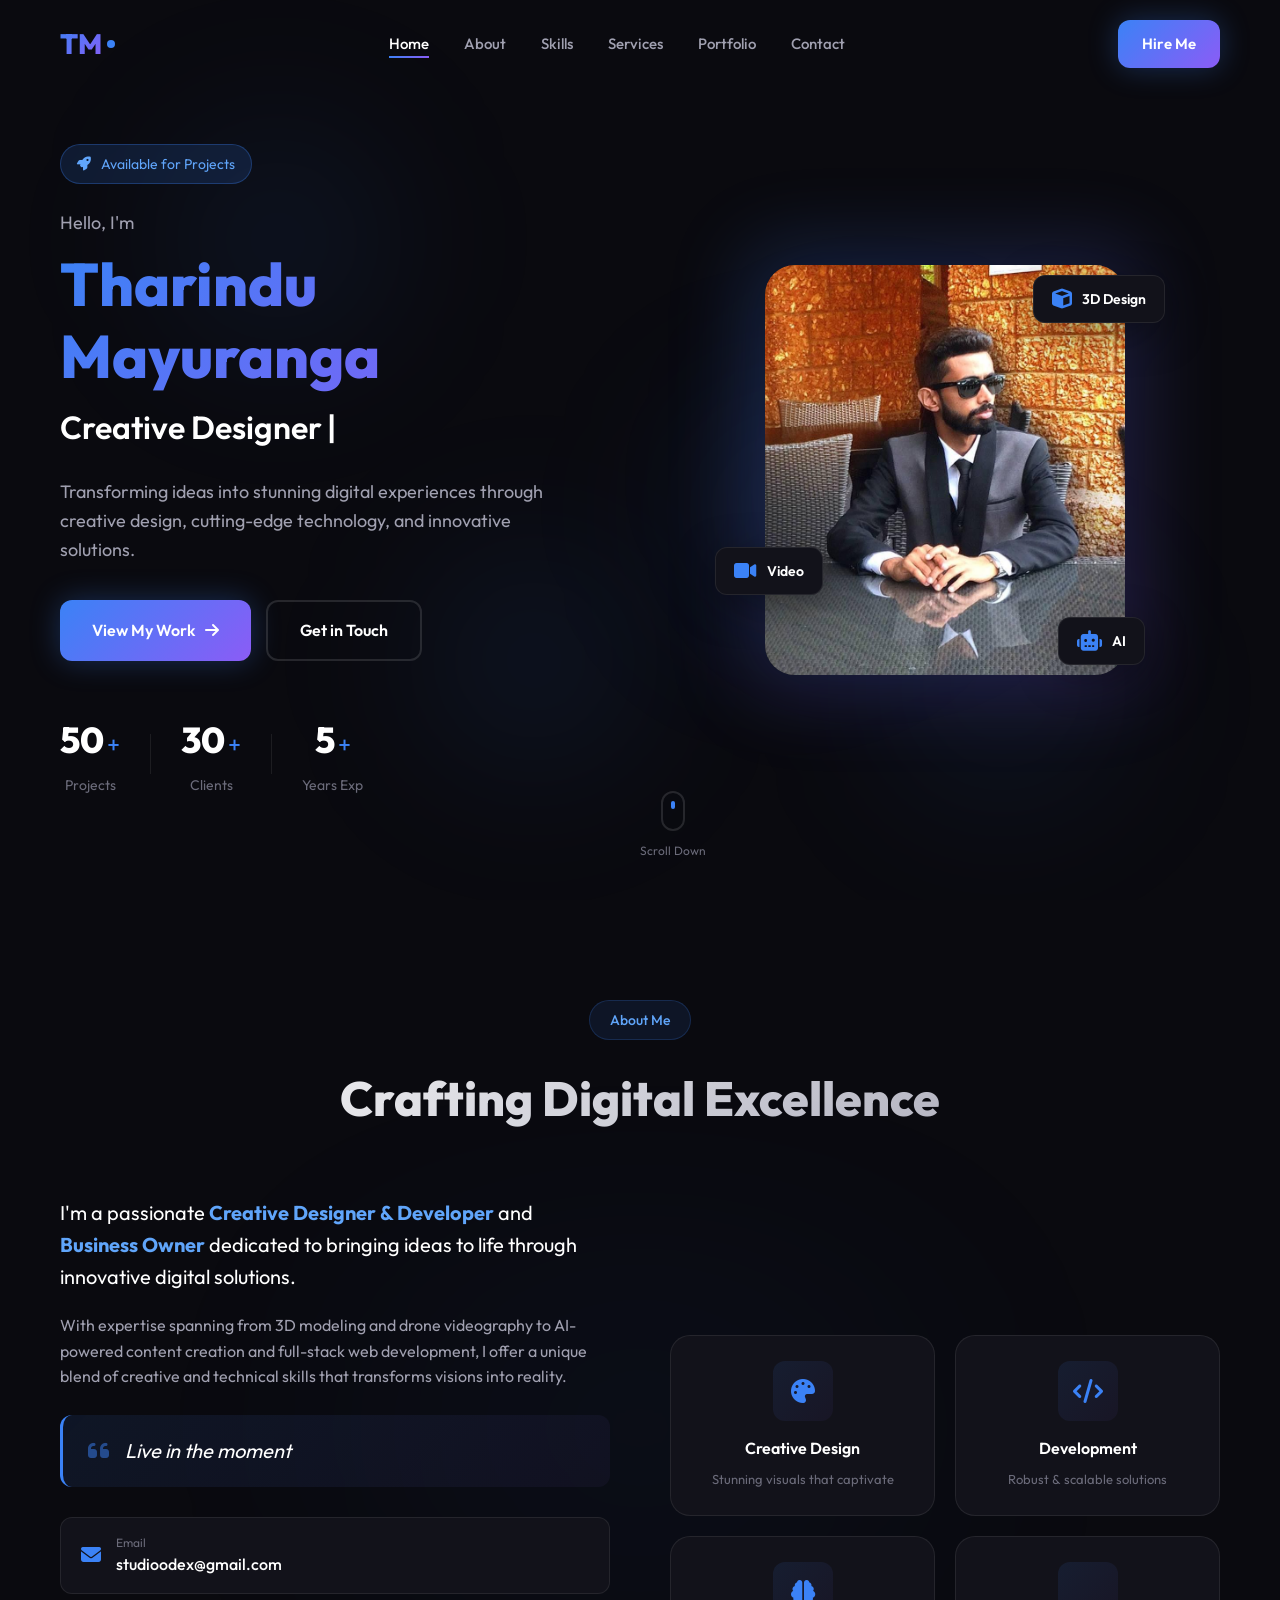
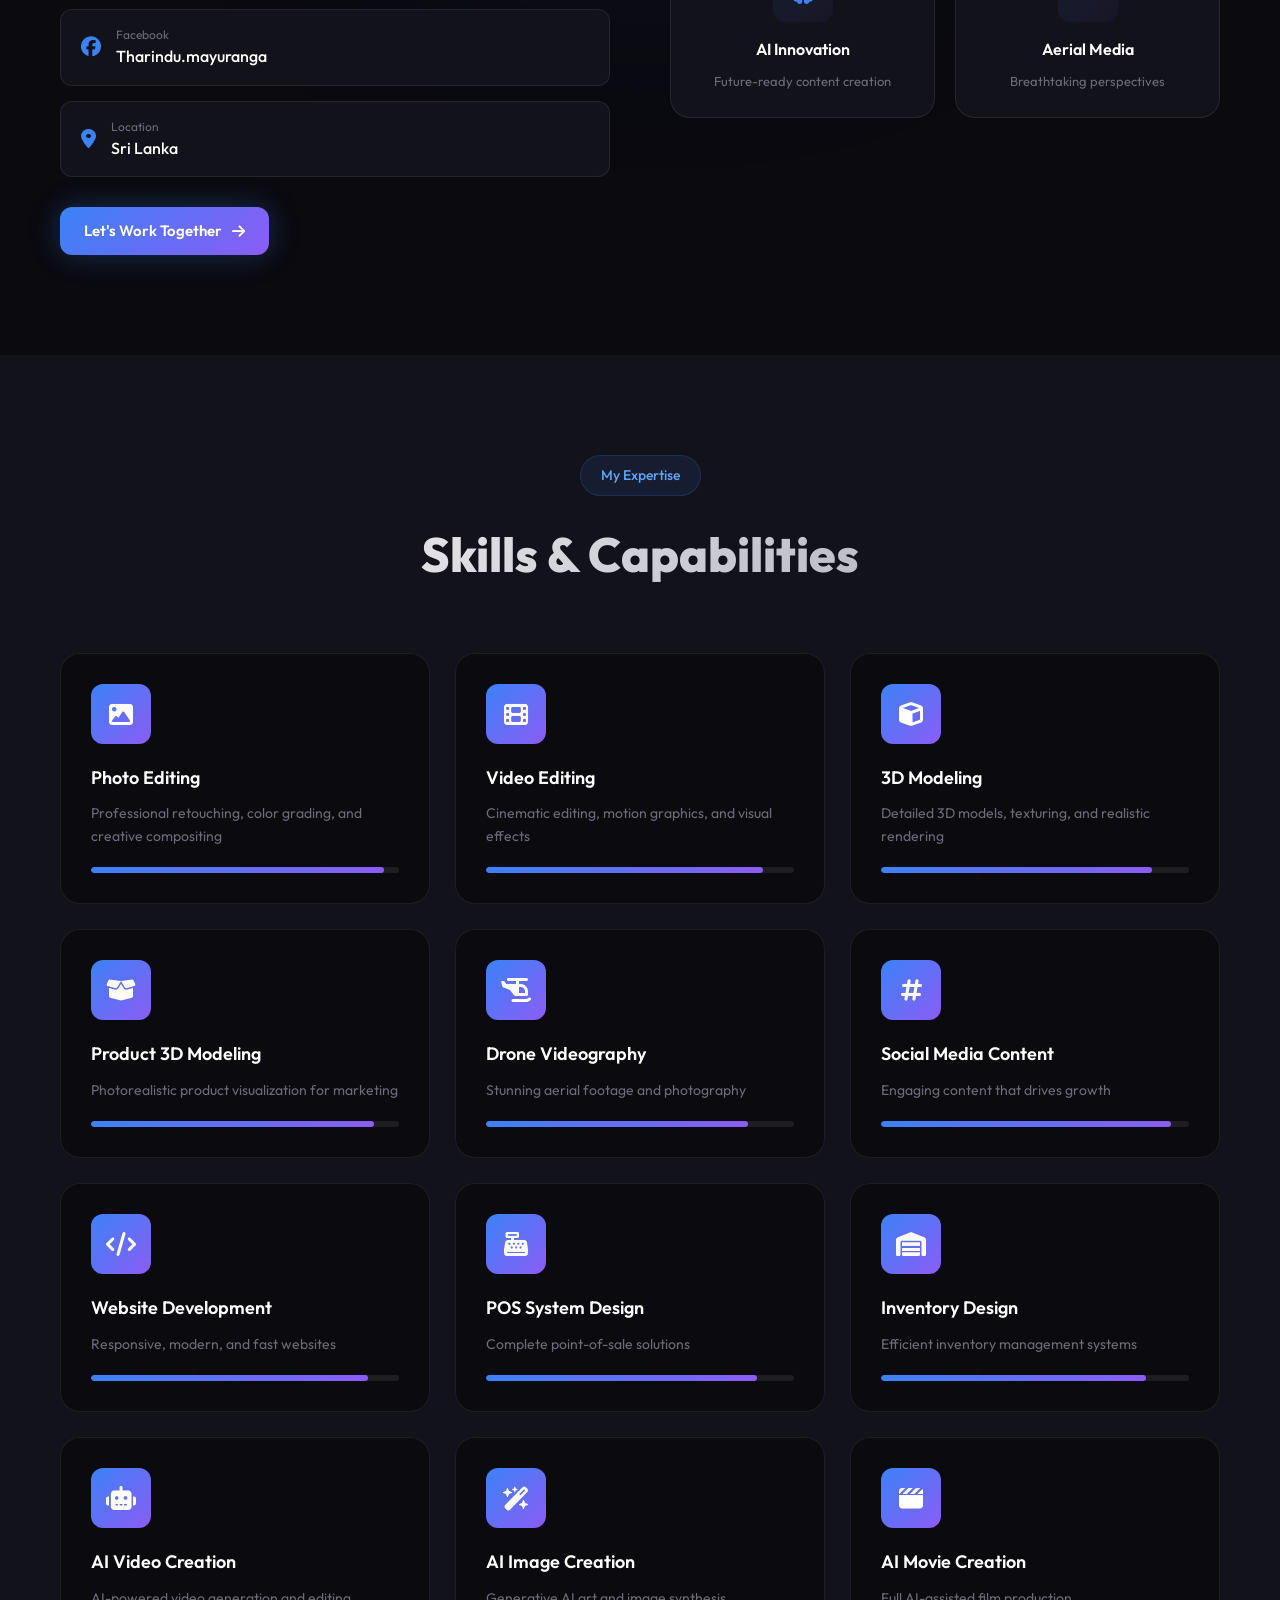
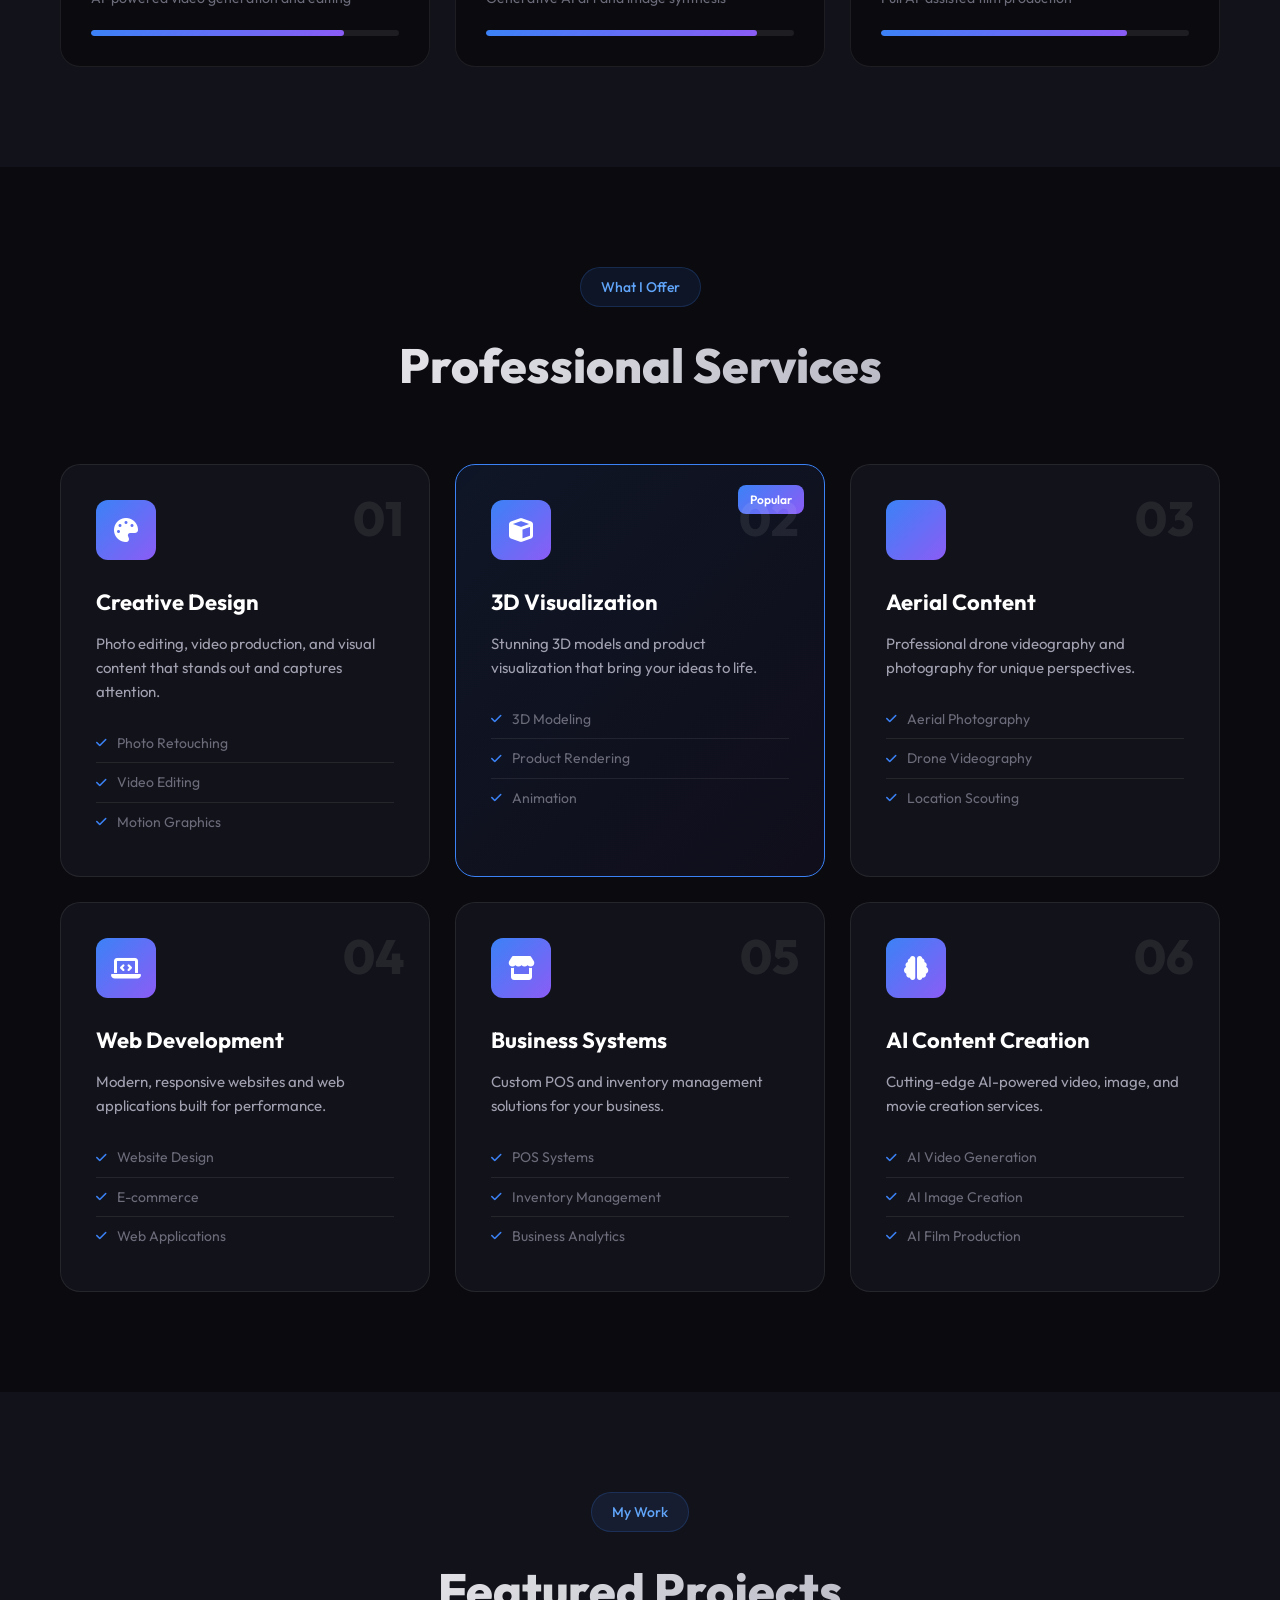
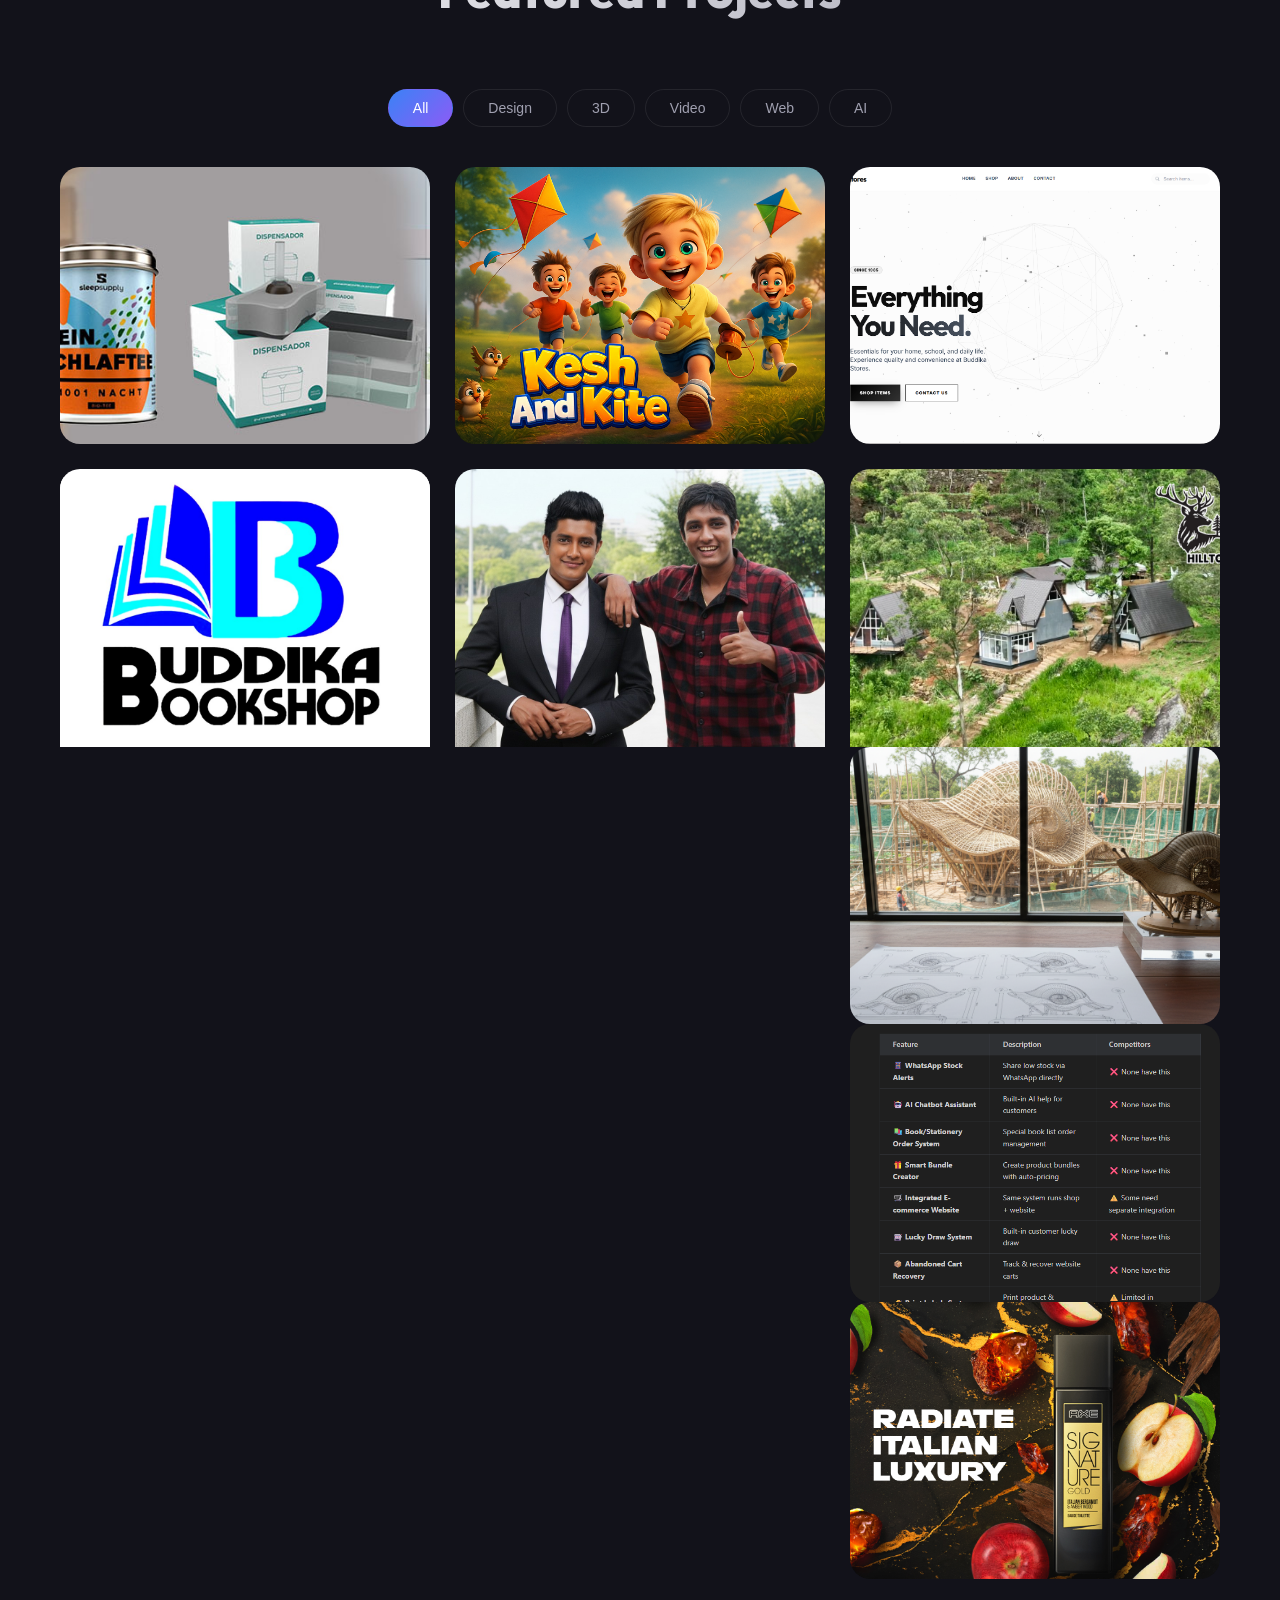
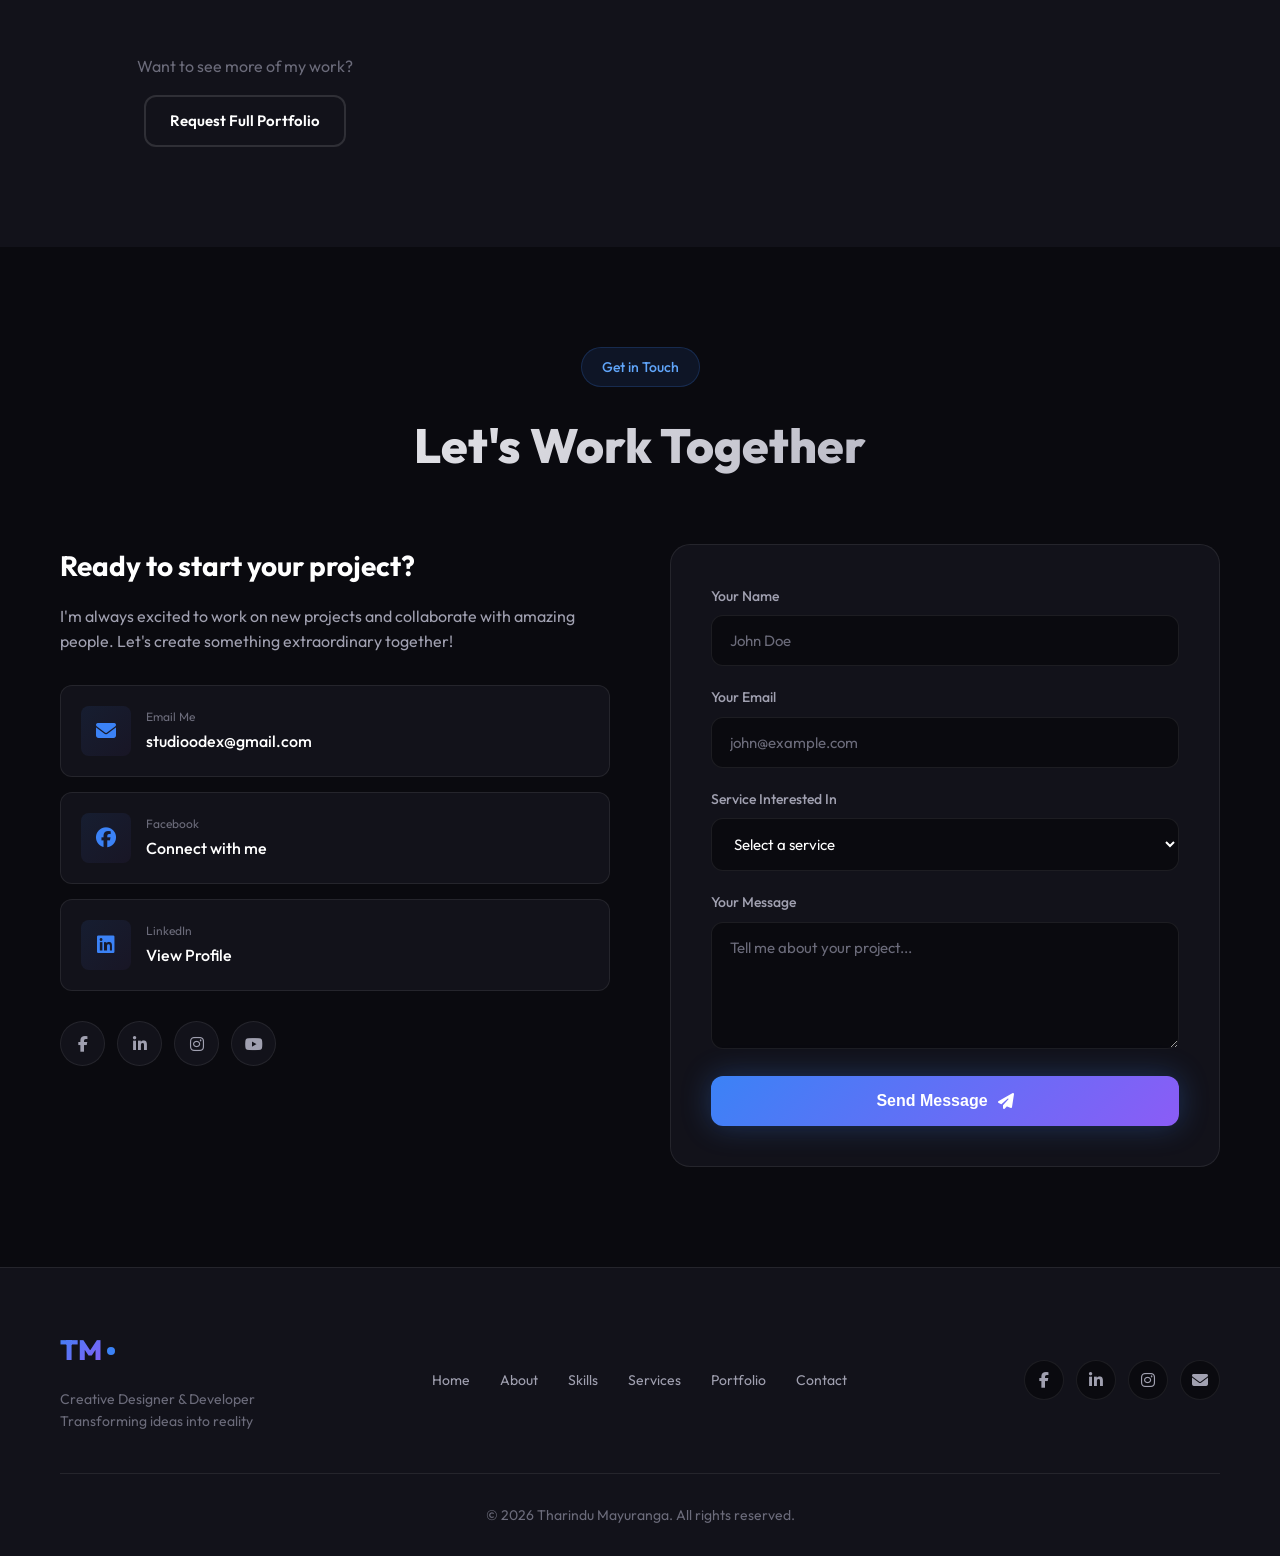
==== commit 1c1fc77e: "Add files via upload" ====
--- a/index.html
+++ b/index.html
@@ -1,18 +1,23 @@
 <!DOCTYPE html>
 <html lang="en">
+
 <head>
     <meta charset="UTF-8">
     <meta name="viewport" content="width=device-width, initial-scale=1.0">
-    <meta name="description" content="Tharindu Mayuranga - Creative Designer & Developer | 3D Modeling, Drone Videography, AI Content Creator">
-    <meta name="keywords" content="Creative Designer, Developer, 3D Modeling, Drone Videography, AI Content, Web Development">
+    <meta name="description"
+        content="Tharindu Mayuranga - Creative Designer & Developer | 3D Modeling, Drone Videography, AI Content Creator">
+    <meta name="keywords"
+        content="Creative Designer, Developer, 3D Modeling, Drone Videography, AI Content, Web Development">
     <meta name="author" content="Tharindu Mayuranga">
     <title>Tharindu Mayuranga | Creative Designer & Developer</title>
     <link rel="preconnect" href="https://fonts.googleapis.com">
     <link rel="preconnect" href="https://fonts.gstatic.com" crossorigin>
-    <link href="https://fonts.googleapis.com/css2?family=Outfit:wght@300;400;500;600;700;800&display=swap" rel="stylesheet">
+    <link href="https://fonts.googleapis.com/css2?family=Outfit:wght@300;400;500;600;700;800&display=swap"
+        rel="stylesheet">
     <link rel="stylesheet" href="https://cdnjs.cloudflare.com/ajax/libs/font-awesome/6.5.1/css/all.min.css">
     <link rel="stylesheet" href="styles.css">
 </head>
+
 <body>
     <!-- Animated Background -->
     <div class="bg-animation">
@@ -66,7 +71,7 @@
                     </span>
                 </h1>
                 <p class="hero-description">
-                    Transforming ideas into stunning digital experiences through creative design, 
+                    Transforming ideas into stunning digital experiences through creative design,
                     cutting-edge technology, and innovative solutions.
                 </p>
                 <div class="hero-cta">
@@ -101,9 +106,9 @@
             <div class="hero-visual">
                 <div class="hero-image-wrapper">
                     <div class="hero-image-bg"></div>
-                    <div class="hero-image-placeholder">
-                        <i class="fas fa-user"></i>
-                        <span>Your Photo Here</span>
+                    <div class="hero-image-placeholder" style="border: none; overflow: hidden;">
+                        <img src="profile.jpeg" alt="Tharindu Mayuranga"
+                            style="width: 100%; height: 100%; object-fit: cover; border-radius: 20px;">
                     </div>
                     <div class="floating-card card-1">
                         <i class="fas fa-cube"></i>
@@ -139,12 +144,14 @@
                 <div class="about-content">
                     <div class="about-text">
                         <p class="lead">
-                            I'm a passionate <strong>Creative Designer & Developer</strong> and <strong>Business Owner</strong> 
+                            I'm a passionate <strong>Creative Designer & Developer</strong> and <strong>Business
+                                Owner</strong>
                             dedicated to bringing ideas to life through innovative digital solutions.
                         </p>
                         <p>
-                            With expertise spanning from 3D modeling and drone videography to AI-powered content creation 
-                            and full-stack web development, I offer a unique blend of creative and technical skills 
+                            With expertise spanning from 3D modeling and drone videography to AI-powered content
+                            creation
+                            and full-stack web development, I offer a unique blend of creative and technical skills
                             that transforms visions into reality.
                         </p>
                         <blockquote class="philosophy">
@@ -164,7 +171,8 @@
                             <i class="fab fa-facebook"></i>
                             <div>
                                 <span class="label">Facebook</span>
-                                <a href="https://www.facebook.com/Tharindu.mayuranga" target="_blank">Tharindu.mayuranga</a>
+                                <a href="https://www.facebook.com/Tharindu.mayuranga"
+                                    target="_blank">Tharindu.mayuranga</a>
                             </div>
                         </div>
                         <div class="info-item">
@@ -449,10 +457,8 @@
             <div class="portfolio-grid">
                 <div class="portfolio-item" data-category="3d">
                     <div class="portfolio-image">
-                        <div class="placeholder-image">
-                            <i class="fas fa-cube"></i>
-                            <span>3D Project</span>
-                        </div>
+                        <img src="3d work.jpg" alt="3D Product Visualization"
+                            style="width: 100%; height: 100%; object-fit: cover;">
                         <div class="portfolio-overlay">
                             <h4>3D Product Visualization</h4>
                             <p>Product Modeling</p>
@@ -462,10 +468,8 @@
                 </div>
                 <div class="portfolio-item" data-category="video">
                     <div class="portfolio-image">
-                        <div class="placeholder-image">
-                            <i class="fas fa-video"></i>
-                            <span>Video Project</span>
-                        </div>
+                        <img src="project-video.jpg.png" alt="Cinematic Video Edit"
+                            style="width: 100%; height: 100%; object-fit: cover;">
                         <div class="portfolio-overlay">
                             <h4>Cinematic Video Edit</h4>
                             <p>Video Production</p>
@@ -475,10 +479,8 @@
                 </div>
                 <div class="portfolio-item" data-category="web">
                     <div class="portfolio-image">
-                        <div class="placeholder-image">
-                            <i class="fas fa-code"></i>
-                            <span>Web Project</span>
-                        </div>
+                        <img src="project-web.jpg.png" alt="E-commerce Website"
+                            style="width: 100%; height: 100%; object-fit: cover;">
                         <div class="portfolio-overlay">
                             <h4>E-commerce Website</h4>
                             <p>Web Development</p>
@@ -488,23 +490,19 @@
                 </div>
                 <div class="portfolio-item" data-category="design">
                     <div class="portfolio-image">
-                        <div class="placeholder-image">
-                            <i class="fas fa-image"></i>
-                            <span>Design Project</span>
-                        </div>
+                        <img src="brand-design.jpg" alt="Buddika Bookshop Brand Design"
+                            style="width: 100%; height: 100%; object-fit: contain; background: #fff;">
                         <div class="portfolio-overlay">
                             <h4>Brand Design</h4>
-                            <p>Graphic Design</p>
+                            <p>Logo & Branding</p>
                             <a href="#" class="portfolio-link"><i class="fas fa-arrow-right"></i></a>
                         </div>
                     </div>
                 </div>
                 <div class="portfolio-item" data-category="ai">
                     <div class="portfolio-image">
-                        <div class="placeholder-image">
-                            <i class="fas fa-robot"></i>
-                            <span>AI Project</span>
-                        </div>
+                        <img src="project-ai.jpg.jpg" alt="AI Generated Content"
+                            style="width: 100%; height: 100%; object-fit: cover;">
                         <div class="portfolio-overlay">
                             <h4>AI Generated Content</h4>
                             <p>AI Creation</p>
@@ -514,23 +512,56 @@
                 </div>
                 <div class="portfolio-item" data-category="video">
                     <div class="portfolio-image">
-                        <div class="placeholder-image">
-                            <i class="fas fa-helicopter"></i>
-                            <span>Drone Project</span>
-                        </div>
+                        <img src="project-drone.jpg.png" alt="Aerial Cinematography"
+                            style="width: 100%; height: 100%; object-fit: cover;">
                         <div class="portfolio-overlay">
                             <h4>Aerial Cinematography</h4>
                             <p>Drone Videography</p>
                             <a href="#" class="portfolio-link"><i class="fas fa-arrow-right"></i></a>
                         </div>
                     </div>
-                </div>
-            </div>
-            <div class="portfolio-cta">
-                <p>Want to see more of my work?</p>
-                <a href="#contact" class="btn btn-outline">Request Full Portfolio</a>
-            </div>
-        </div>
+                    <!-- Photo Editing -->
+                    <div class="portfolio-item" data-category="design">
+                        <div class="portfolio-image">
+                            <img src="photo-edit-1.jpg.png" alt="Photo Editing"
+                                style="width: 100%; height: 100%; object-fit: cover;">
+                            <div class="portfolio-overlay">
+                                <h4>Photo Editing</h4>
+                                <p>Professional Retouching</p>
+                                <a href="#" class="portfolio-link"><i class="fas fa-arrow-right"></i></a>
+                            </div>
+                        </div>
+                    </div>
+                    <!-- POS System -->
+                    <div class="portfolio-item" data-category="web">
+                        <div class="portfolio-image">
+                            <img src="pos-system.jpg.png" alt="POS System"
+                                style="width: 100%; height: 100%; object-fit: cover;">
+                            <div class="portfolio-overlay">
+                                <h4>POS System</h4>
+                                <p>Point of Sale Solution</p>
+                                <a href="#" class="portfolio-link"><i class="fas fa-arrow-right"></i></a>
+                            </div>
+                        </div>
+                    </div>
+                    <!-- Social Media Content -->
+                    <div class="portfolio-item" data-category="design">
+                        <div class="portfolio-image">
+                            <img src="social-media-1.jpg.jpg" alt="Social Media Content"
+                                style="width: 100%; height: 100%; object-fit: cover;">
+                            <div class="portfolio-overlay">
+                                <h4>Social Media Content</h4>
+                                <p>Content Creation</p>
+                                <a href="#" class="portfolio-link"><i class="fas fa-arrow-right"></i></a>
+                            </div>
+                        </div>
+                    </div>
+                </div>
+                <div class="portfolio-cta">
+                    <p>Want to see more of my work?</p>
+                    <a href="#contact" class="btn btn-outline">Request Full Portfolio</a>
+                </div>
+            </div>
     </section>
 
     <!-- Contact Section -->
@@ -543,7 +574,8 @@
             <div class="contact-grid">
                 <div class="contact-info">
                     <h3>Ready to start your project?</h3>
-                    <p>I'm always excited to work on new projects and collaborate with amazing people. Let's create something extraordinary together!</p>
+                    <p>I'm always excited to work on new projects and collaborate with amazing people. Let's create
+                        something extraordinary together!</p>
                     <div class="contact-cards">
                         <div class="contact-card">
                             <div class="contact-icon">
@@ -560,7 +592,8 @@
                             </div>
                             <div class="contact-details">
                                 <span class="label">Facebook</span>
-                                <a href="https://www.facebook.com/Tharindu.mayuranga" target="_blank">Connect with me</a>
+                                <a href="https://www.facebook.com/Tharindu.mayuranga" target="_blank">Connect with
+                                    me</a>
                             </div>
                         </div>
                         <div class="contact-card">
@@ -569,7 +602,8 @@
                             </div>
                             <div class="contact-details">
                                 <span class="label">LinkedIn</span>
-                                <a href="#" target="_blank">View Profile</a>
+                                <a href="https://www.linkedin.com/in/tharindu-mayuranga/" target="_blank">View
+                                    Profile</a>
                             </div>
                         </div>
                     </div>
@@ -577,7 +611,7 @@
                         <a href="https://www.facebook.com/Tharindu.mayuranga" target="_blank" class="social-link">
                             <i class="fab fa-facebook-f"></i>
                         </a>
-                        <a href="#" class="social-link">
+                        <a href="https://www.linkedin.com/in/tharindu-mayuranga/" target="_blank" class="social-link">
                             <i class="fab fa-linkedin-in"></i>
                         </a>
                         <a href="#" class="social-link">
@@ -614,7 +648,8 @@
                         </div>
                         <div class="form-group">
                             <label for="message">Your Message</label>
-                            <textarea id="message" name="message" rows="5" placeholder="Tell me about your project..." required></textarea>
+                            <textarea id="message" name="message" rows="5" placeholder="Tell me about your project..."
+                                required></textarea>
                         </div>
                         <button type="submit" class="btn btn-primary btn-lg btn-full">
                             <span>Send Message</span>
@@ -646,8 +681,10 @@
                     <a href="#contact">Contact</a>
                 </div>
                 <div class="footer-social">
-                    <a href="https://www.facebook.com/Tharindu.mayuranga" target="_blank"><i class="fab fa-facebook-f"></i></a>
-                    <a href="#"><i class="fab fa-linkedin-in"></i></a>
+                    <a href="https://www.facebook.com/Tharindu.mayuranga" target="_blank"><i
+                            class="fab fa-facebook-f"></i></a>
+                    <a href="https://www.linkedin.com/in/tharindu-mayuranga/" target="_blank"><i
+                            class="fab fa-linkedin-in"></i></a>
                     <a href="#"><i class="fab fa-instagram"></i></a>
                     <a href="mailto:studioodex@gmail.com"><i class="fas fa-envelope"></i></a>
                 </div>
@@ -660,4 +697,5 @@
 
     <script src="script.js"></script>
 </body>
-</html>
+
+</html>
